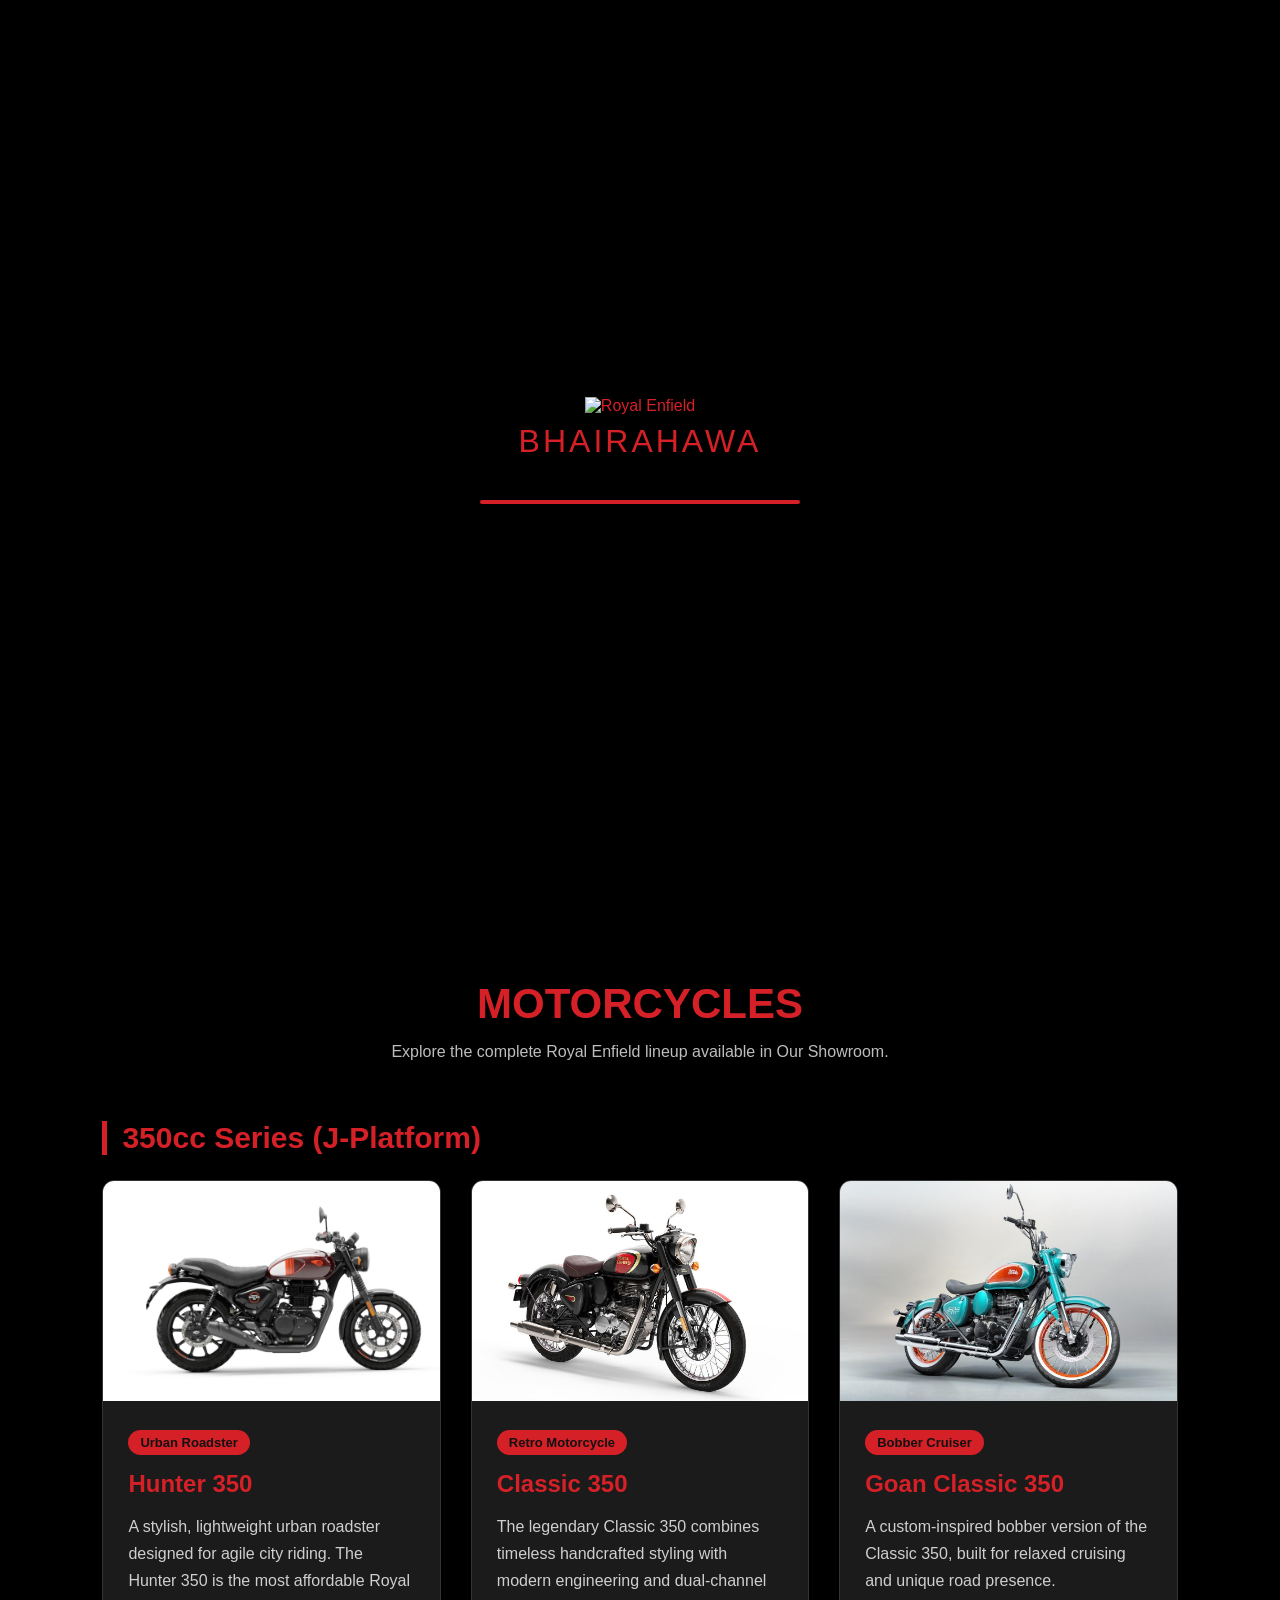
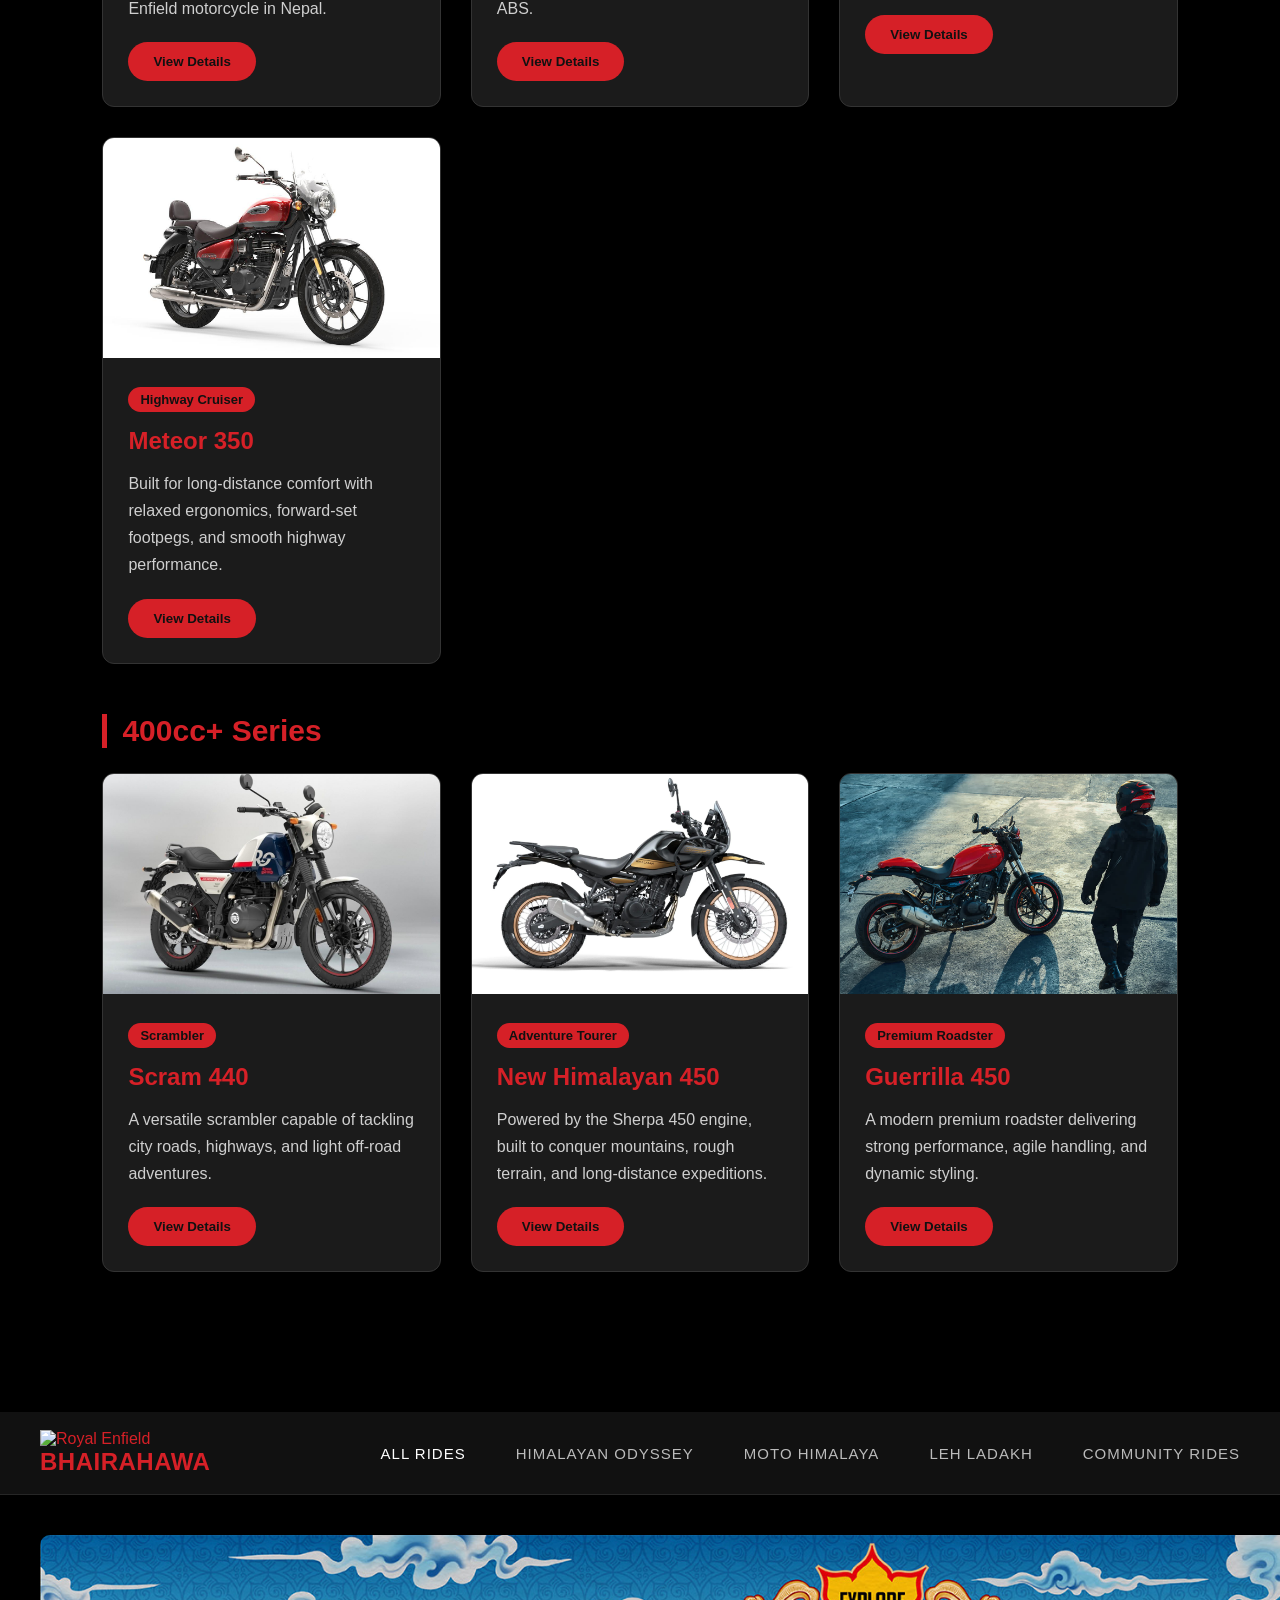
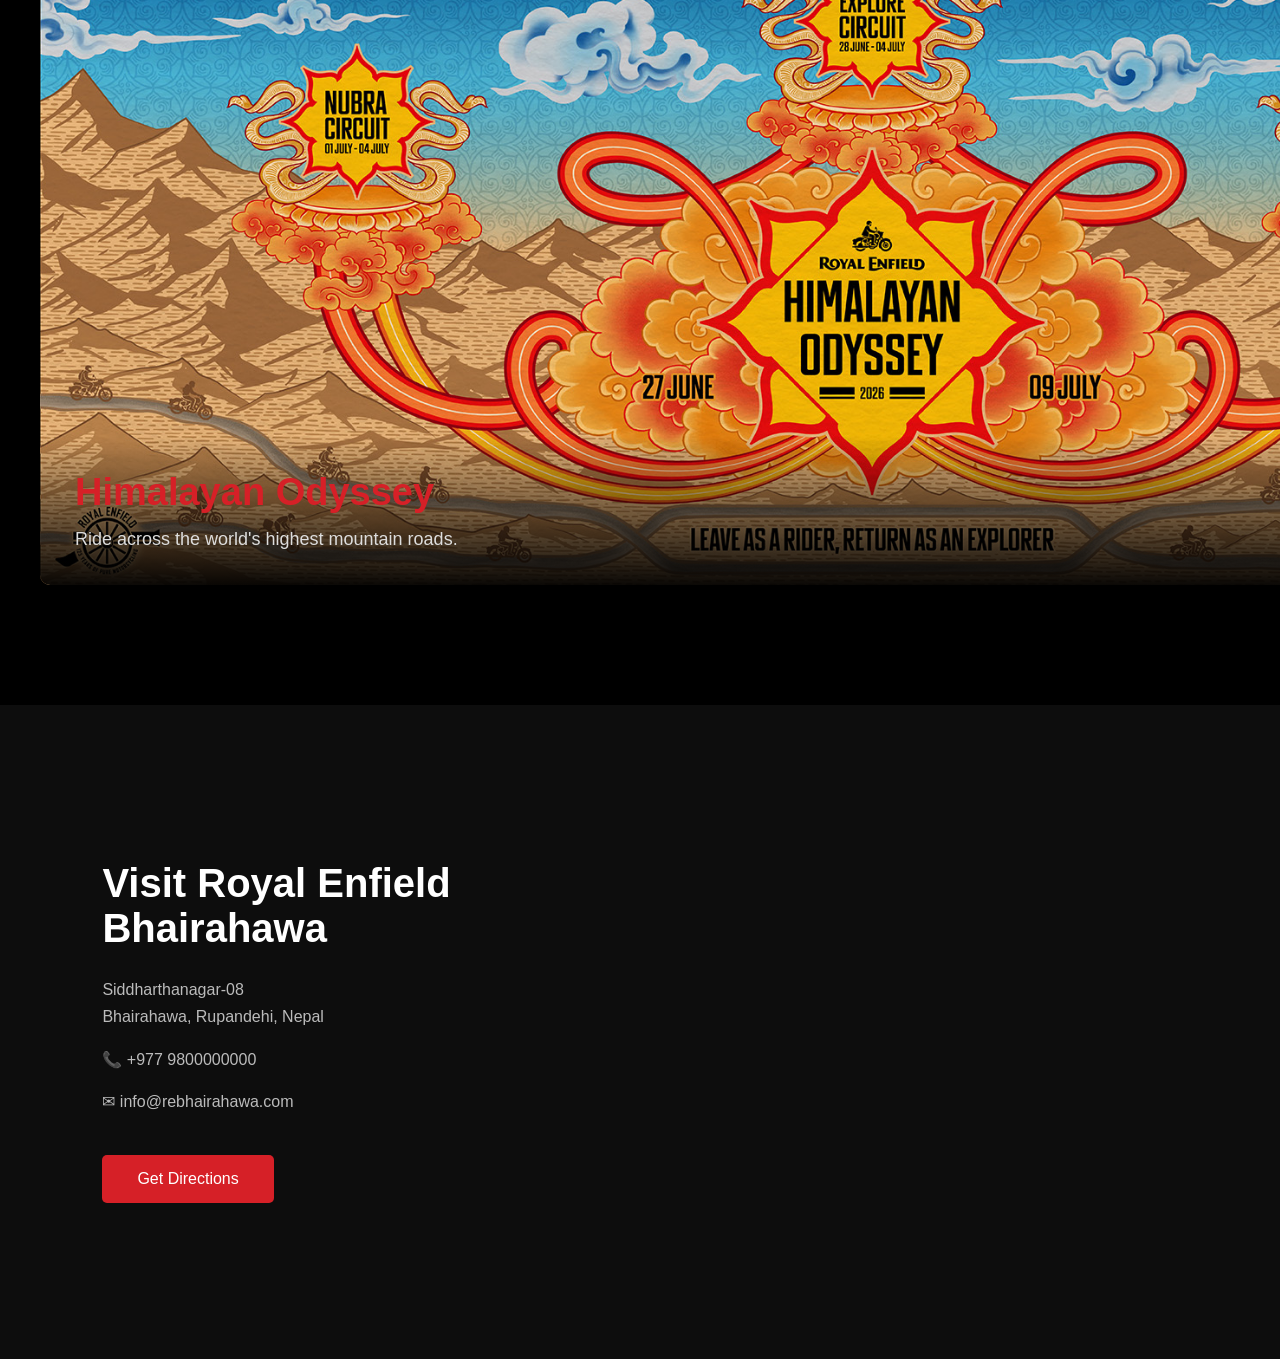
==== index.html @ 894d9c81 "Initial commit" ====
<!DOCTYPE html>
<html lang="en">
<head>
<meta charset="UTF-8">
<meta name="viewport" content="width=device-width, initial-scale=1.0">
<title>Navbar</title>
<link href="https://fonts.googleapis.com/css2?family=Poppins:wght@400;500;600;700&display=swap" rel="stylesheet">
<link rel="stylesheet" href="style.css">
</head>

<body>
<!-- ================= PRELOADER ================= -->

<div id="preloader">

    <div class="loader-content">

        <div class="loader-logo">

             <img src="http://127.0.0.1:5501/content/dam/royal-enfield/india/logos/logo.svg" alt="Royal Enfield">
            <span>BHAIRAHAWA</span>

        </div>

        <div class="loader-bar">

            <div class="loader-progress"></div>

        </div>

    </div>

</div>

  <nav class="navbar">
  <div class="logo">
    <img src="http://127.0.0.1:5501/content/dam/royal-enfield/india/logos/logo.svg" alt="Royal Enfield">
    <span class="logo-sub">BHAIRAHAWA</span>
  </div>

  <ul class="nav-links">
    <li><a href="#">Motorcycles</a></li>
    <li><a href="#">Locate Us</a></li>
    <li class="has-dropdown">
      <a href="#">Rides <span class="caret"></span></a>
      <div class="dropdown">
        <a href="#">Upcoming Rides</a>
        <a href="#">Ride Stories</a>
        <a href="#">Rider Community</a>
      </div>
    </li>
    <li><a href="#">Accessories</a></li>
    <li><a href="#">Apparel</a></li>
    <li><a href="#">Promotions</a></li>
    <li><a href="#">Support</a></li>
  </ul>
  <div class="nav-right">
      <a href="login.html">Login</a>
  </div>
    <!-- Search Icon -->
<button class="icon-btn" aria-label="Search">
    <svg xmlns="http://www.w3.org/2000/svg"
         width="22"
         height="22"
         viewBox="0 0 24 24"
         fill="none"
         stroke="currentColor"
         stroke-width="2"
         stroke-linecap="round"
         stroke-linejoin="round">

        <circle cx="11" cy="11" r="7"></circle>
        <line x1="16.65" y1="16.65" x2="21" y2="21"></line>

    </svg>
</button>
<!-- Full Search Overlay -->
<div class="search-overlay" id="searchOverlay">

    <button id="closeSearch">&times;</button>

    <div class="search-box">

        <input
            type="text"
            id="searchInput"
            placeholder="Search motorcycles, rides, apparel..."
        >

        <div id="suggestions"></div>

    </div>

</div>
    <button class="burger" aria-label="Menu">
      <span></span><span></span><span></span>
    </button>
  </div>
</nav>
 <section class="slider" class="slider hidden">

        <div class="slide active">
            <img src="himalayan.jpg" alt="">
            <div class="overlay"></div>

            <div class="content">
                <h1>PURE MOTORCYCLING</h1>
                <p>Built for every adventure.</p>

                <a href="#" class="btn">
                    Explore
                </a>
            </div>
        </div>


        <div class="slide">
            <img src="CLASSIC 350.jpg" alt="">
            <div class="overlay"></div>

            <div class="content">
                <h1>HIMALAYAN 450</h1>
                <p>Adventure begins where roads end.</p>

                <a href="#" class="btn">
                    Discover
                </a>
            </div>
        </div>


        <div class="slide">
            <img src="guerilla 450.jpeg" alt="">
            <div class="overlay"></div>

            <div class="content">
                <h1>GUERRILLA 450</h1>
                <p>Modern Roadster.</p>

                <a href="#" class="btn">
                    Learn More
                </a>
            </div>
        </div>


        <div class="slide">
            <img src="images/slide4.jpg" alt="">
            <div class="overlay"></div>

            <div class="content">
                <h1>SHOTGUN 650</h1>
                <p>Custom Inspired Motorcycle.</p>

                <a href="#" class="btn">
                    View Details
                </a>
            </div>
        </div>


        <!-- Previous -->
        <button class="prev">
            <i class="fa-solid fa-chevron-left"><</i>
        </button>

        <!-- Next -->
        <button class="next">
            <i class="fa-solid fa-chevron-right">></i>
        </button>

        <!-- Dots -->
        <div class="dots">

            <span class="dot active"></span>

            <span class="dot"></span>

            <span class="dot"></span>
            <span class="dot"></span>

        </div>

    </section>
    <!-- ================= MOTORCYCLES ================= -->
     
<section class="models">


    <h1>MOTORCYCLES</h1>
   
<p class="title">
Explore the complete Royal Enfield lineup available in Our Showroom.
</p>

<h2 class="series-title">350cc Series (J-Platform)</h2>

<div class="card-container">

<div class="card">
<img src="hunter350.jpg" alt="Hunter 350">

<div class="card-content">

<span class="category">Urban Roadster</span>

<h2>Hunter 350</h2>

<p>
A stylish, lightweight urban roadster designed for agile city riding. The Hunter 350 is the most affordable Royal Enfield motorcycle in Nepal.
</p>

<a href="https://www.royalenfield.com/np/en/motorcycles/hunter-350/"><button >View Details</button></a>

</div>
</div>

<div class="card">

<img src="classic350.jpg" alt="Classic 350">

<div class="card-content">

<span class="category">Retro Motorcycle</span>

<h2>Classic 350</h2>

<p>
The legendary Classic 350 combines timeless handcrafted styling with modern engineering and dual-channel ABS.
</p>

<button>View Details</button>

</div>
</div>

<div class="card">

<img src="goanclassic350.jpg" alt="Goan Classic 350">

<div class="card-content">

<span class="category">Bobber Cruiser</span>

<h2>Goan Classic 350</h2>

<p>
A custom-inspired bobber version of the Classic 350, built for relaxed cruising and unique road presence.
</p>

<button>View Details</button>

</div>
</div>

<div class="card">

<img src="meteor350.jpg" alt="Meteor 350">

<div class="card-content">

<span class="category">Highway Cruiser</span>

<h2>Meteor 350</h2>

<p>
Built for long-distance comfort with relaxed ergonomics, forward-set footpegs, and smooth highway performance.
</p>

<button>View Details</button>

</div>
</div>

</div>

<h2 class="series-title">400cc+ Series</h2>

<div class="card-container">

<div class="card">

<img src="scram440.jpg" alt="Scram 440">

<div class="card-content">

<span class="category">Scrambler</span>

<h2>Scram 440</h2>

<p>
A versatile scrambler capable of tackling city roads, highways, and light off-road adventures.
</p>

<button>View Details</button>

</div>
</div>

<div class="card">

<img src="himalayan450.jpg" alt="Himalayan 450">

<div class="card-content">

<span class="category">Adventure Tourer</span>

<h2>New Himalayan 450</h2>

<p>
Powered by the Sherpa 450 engine, built to conquer mountains, rough terrain, and long-distance expeditions.
</p>

<button>View Details</button>

</div>
</div>

<div class="card">

<img src="guerilla 450.jpeg" alt="Guerrilla 450">

<div class="card-content">

<span class="category">Premium Roadster</span>

<h2>Guerrilla 450</h2>

<p>
A modern premium roadster delivering strong performance, agile handling, and dynamic styling.
</p>

<button>View Details</button>

</div>
</div>

</div>

</section>

    <!-- ================= RIDES SECTION ================= -->

<section class="rides-section" id="rides" class="rides-section hidden">
 
    <!-- Ride Navbar -->
    <div class="ride-navbar" id="rideNavbar">
<div class="logo">
    <img src="http://127.0.0.1:5501/content/dam/royal-enfield/india/logos/logo.svg" alt="Royal Enfield">
    <span class="logo-sub">BHAIRAHAWA</span>
  </div>
        <ul>
            <li class="active">ALL RIDES</li>
            <li>HIMALAYAN ODYSSEY</li>
            <li>MOTO HIMALAYA</li>
            <li>LEH LADAKH</li>
            <li>COMMUNITY RIDES</li>
        </ul>

    </div>

    <div class="rides-container">

        <div class="ride-card" >

            <img src="himalayan-odyssey-1920x750.jpg">

            <div class="ride-content">
                <h2>Himalayan Odyssey</h2>
                <p>Ride across the world's highest mountain roads.</p>
            </div>

        </div>

        <div class="ride-card">

            <img src="himalayanbasecamp.jpg">

            <div class="ride-content">
                <h2>Moto Himalaya</h2>
                <p>Experience Nepal & Himalayas like never before.</p>
            </div>

        </div>

        <div class="ride-card" >

            <img src="moroccan-odyssey-desktop-kv-new.jpg">

            <div class="ride-content">
                <h2>Leh Ladakh</h2>
                <p>The ultimate Royal Enfield adventure.</p>
            </div>

        </div>

        <div class="ride-card">

            <img src="moto-himalaya-ladakh-2026-desktop-1920x850.jpg">

            <div class="ride-content">
                <h2>Weekend Escape</h2>
                <p>Explore hidden roads with fellow riders.</p>
            </div>

        </div>

    </div>

</section>

    <!-- JavaScript -->
    <script src="script.js"></script>
  
<section class="dealer">

    <div class="dealer-content">

        <h2>Visit Royal Enfield Bhairahawa</h2>

        <p>
            Siddharthanagar-08<br>
            Bhairahawa, Rupandehi, Nepal
        </p>

        <p>📞 +977 9800000000</p>

        <p>✉ info@rebhairahawa.com</p>

        <a
            href="https://www.google.com/maps"
            target="_blank"
            class="dealer-btn">

            Get Directions

        </a>

    </div>

    <div class="map">

        <iframe
            src="https://www.google.com/maps?q=Bhairahawa,Nepal&output=embed"
            allowfullscreen=""
            loading="lazy">
        </iframe>

    </div>

</section>
</body>
<!-- ================= DEALER LOCATION ================= -->


</html>
---- style.css ----
*{margin:0;padding:0;box-sizing:border-box;font-family:'Poppins',sans-serif;}
  body{background:#0d0d0d;}

  .navbar{
    background:#111;
    display:flex;
    align-items:center;
    justify-content:space-between;
    padding:18px 40px;
    border-bottom:1px solid #262626;
    position:fixed;
    top:0;
    left:0;
    width:100%;
    z-index:1000;
    transition:transform .4s ease, background .3s ease;
  }
  .navbar.hide{
    transform:translateY(-100%);
}
.logo{
    display:flex;
    flex-direction:column;
    line-height:1.15;
    white-space:nowrap;
  }
 
  .logo-main{
    font-size:1.5rem;
    font-weight:700;
    color:#d62027;
    letter-spacing:0.5px;
  }
 
  .logo-sub{
    font-size:1.5rem;
    font-weight:700;
    color:#d62027;
    letter-spacing:0.5px;
  }
  
  .nav-links{
    display:flex;
    align-items:center;
    gap:34px;
    list-style:none;
    
  }
  

  .nav-links > li{
    position:relative;
  }

  .nav-links a{
    color:#fff;
    text-decoration:none;
    font-size:0.92rem;
    font-weight:500;
    display:flex;
    align-items:center;
    gap:5px;
    padding:8px 0;
    transition:color 0.2s;
  }

  
  .caret{
    width:9px;
    height:9px;
    border-right:2px solid currentColor;
    border-bottom:2px solid currentColor;
    transform:rotate(45deg);
    margin-top:-4px;
    transition:transform 0.2s;
  }



  .dropdown{
    position:absolute;
    top:100%;
    left:0;
    background:#111;
    border:1px solid #262626;
    border-radius:8px;
    min-width:180px;
    padding:8px 0;
    opacity:0;
    visibility:hidden;
    transform:translateY(6px);
    transition:opacity 0.2s, transform 0.2s, visibility 0.2s;
    z-index:50;
  }

  .has-dropdown:hover{
    color:#d62027
   
  }

  .dropdown a{
    display:block;
    padding:10px 18px;
    font-size:0.88rem;
    font-weight:400;
    color:#bdbdbd;
  }

  
.nav-right a{
    color: #fff;
    text-decoration: none;
    font-size: 15px;
    font-weight: 500;
    transition: color .3s;
}

.nav-right a:visited{
    color: #fff;
}

.nav-right a:hover{
    color: #d62027;
}

.nav-right a:active{
    color: #d62027;
}

  

 /* Search Overlay */

.search-overlay{

    position:absolute;

    top:0;

    left:0;

    width:100%;

    height:100%;

    background:#111;

    display:flex;

    align-items:center;

    padding:0 40px;

    transform:translateY(-100%);

    opacity:0;

    transition:.35s ease;

    z-index:999;

}

.search-overlay.active{

    transform:translateY(0);

    opacity:1;

}

.search-overlay input{

    flex:1;

    background:none;

    border:none;

    outline:none;

    color:white;

    font-size:22px;

}

.search-overlay input::placeholder{

    color:#888;

}



  .burger{
    display:none;
    flex-direction:column;
    gap:5px;
    background:none;
    border:none;
    cursor:pointer;
  }
  .burger span{
    width:24px;
    height:2px;
    background:#fff;
  }

  /* ==========================
   RESET
========================== */

*{
    margin:0;
    padding:0;
    box-sizing:border-box;
    font-family:Arial, Helvetica, sans-serif;
}

body{
    background:#000;
    overflow-x:hidden;
    color: #d62027;
}


/* ==========================
   SLIDER
========================== */

.slider{
    width:100%;
    height:100vh;
    position:relative;
    overflow:hidden;
}

/* ==========================
   EACH SLIDE
========================== */

.slide{
    position:absolute;
    width:100%;
    height:100%;
    top:0;
    left:0;

    opacity:0;
    visibility:hidden;

    transition:opacity 1s ease;
}

.slide.active{
    opacity:1;
    visibility:visible;
    z-index:1;
}

/* ==========================
   IMAGE
========================== */

.slide img{
    width:100%;
    height:100%;
    object-fit:cover;

    transform:scale(1);
    transition:transform 6s linear;
}

.slide.active img{
    transform:scale(1.08);
}

/* ==========================
   DARK OVERLAY
========================== */

.overlay{
    position:absolute;
    top:0;
    left:0;
    width:100%;
    height:100%;
    background:rgba(0,0,0,.45);
}

/* ==========================
   CONTENT
========================== */

.content{
    position:absolute;

    left:8%;
    top:50%;

    transform:translateY(-50%);
    color:#fff;

    z-index:2;

    max-width:650px;
}

.content h1{

    font-size:70px;

    font-weight:700;

    margin-bottom:20px;

    letter-spacing:3px;

    text-transform:uppercase;

    opacity:0;

    transform:translateY(50px);

    transition:.8s;
}

.slide.active h1{

    opacity:1;

    transform:translateY(0);

}

.content p{

    font-size:22px;

    margin-bottom:35px;

    line-height:1.7;

    opacity:0;

    transform:translateY(50px);

    transition:1s;

}

.slide.active p{

    opacity:1;

    transform:translateY(0);

}

.btn{

    display:inline-block;

    text-decoration:none;

    color:#fff;

    border:2px solid #fff;

    padding:15px 45px;

    font-size:18px;

    transition:.4s;

    opacity:0;

    transform:translateY(50px);

}

.slide.active .btn{

    opacity:1;

    transform:translateY(0);

}

.btn:hover{

    background:#fff;

    color:#000;

}

/* ==========================
   ARROWS
========================== */

.prev,
.next{

    position:absolute;

    top:50%;

    transform:translateY(-50%);

    width:60px;

    height:60px;

    border:none;

    background:rgba(255,255,255,.2);

    color:#fff;

    font-size:24px;

    cursor:pointer;

    z-index:10;

    transition:.4s;

}

.prev{

    left:25px;

}

.next{

    right:25px;

}

.prev:hover,
.next:hover{

    background: white


}

/* ==========================
   DOTS
========================== */

.dots{

    position:absolute;

    bottom:35px;

    left:50%;

    transform:translateX(-50%);

    display:flex;

    gap:12px;

    z-index:10;

}

.dot{

    width:14px;

    height:14px;

    border-radius:50%;

    background:#777;

    cursor:pointer;

    transition:.3s;

}

.dot.active{

    background:#fff;

    transform:scale(1.3);

}

/* ==========================
   RESPONSIVE
========================== */


@media(max-width:768px){
   

.nav-links{
    display:none;
}

.burger{
    display:flex;
}

.navbar{
    padding:15px 20px;
}

.logo img{
    width:140px;
}
.ride-navbar{

overflow-x:auto;

}

.ride-navbar ul{

width:max-content;

gap:20px;

padding-right:20px;

}
.ride-card{

min-width:90vw;

height:420px;

}
.content h1{

font-size:28px;

}

.content p{

font-size:14px;

}
.search-overlay{

padding:0 15px;

}

.search-overlay input{

font-size:16px;

}
.logo img{

width:120px;

}
.rides-section{
min-height:100vh;
}
.burger{
    display:flex;
}
}

.content{

left:30px;
right:30px;

}

.content h1{

font-size:36px;

}

.content p{

font-size:16px;

}

.prev,
.next{

width:45px;
height:45px;
font-size:18px;

}

.btn{

padding:12px 30px;


}
/* ================= RIDES ================= */

.rides-section{
    background:#000;
    padding-top:60px;
    position:relative;
    padding-bottom:80px;
}
.ride-navbar{
    background:#111;
    display:flex;
    align-items:center;
    justify-content:space-between;
    padding:18px 40px;
    border-bottom:1px solid #262626;
     position:sticky;

    top:0;

    z-index:20;

    background:#111;

  }


.ride-navbar ul{
    display:flex;
    justify-content:center;
    gap:50px;
    list-style:none;
}

.ride-navbar li{
    color:#bbb;
    cursor:pointer;
    font-size:15px;
    letter-spacing:1px;
    transition:.3s;
}

.ride-navbar li.active,
.ride-navbar li:hover{
    color:#fff;
}

.rides-container{
    display:flex;
    overflow-x:auto;
    gap:30px;
    padding:40px;
    scroll-behavior:smooth;
}

.rides-container::-webkit-scrollbar{
    display:none;
}

.ride-card{
    min-width:550px;
    height:650px;
    position:relative;
    overflow:hidden;
    border-radius:10px;
    flex-shrink:0;
}

.ride-card img{
    width:100%;
    height:100%;
    object-fit:cover;
    transition:.6s;
}


.ride-content{
    position:absolute;
    bottom:0;
    width:100%;
    padding:35px;
    background:linear-gradient(transparent,rgba(0,0,0,.95));
}

.ride-content h2{
    font-size:38px;
    margin-bottom:15px;
}

.ride-content p{
    color:#ddd;
    font-size:18px;
}

.icon-btn{
    background:none;
    border:none;
    color:#fff;
    cursor:pointer;
    display:flex;
    align-items:center;
    justify-content:center;
    transition:.3s;
}

.icon-btn svg{
    width:22px;
    height:22px;
}

.icon-btn:hover{
    color:#d62027; /* Royal Enfield red */
}
/* ======================================
   PRELOADER
====================================== */

#preloader{

    position:fixed;
    inset:0;

    background:#000;

    display:flex;
    justify-content:center;
    align-items:center;

    z-index:999999;

    transition:opacity .8s ease,
               visibility .8s ease;

}

#preloader.hide{

    opacity:0;
    visibility:hidden;

}

.loader-content{

    text-align:center;

}

.loader-logo{

    opacity:0;

    animation:logoFade 1s forwards;

}

.loader-logo h1{

    color:#d62027;

    font-size:50px;

    letter-spacing:4px;

    font-weight:700;

}

.loader-logo span{

    display:block;

    color:#d62027;

    font-size:32px;

    margin-top:8px;

    letter-spacing:3px;

}

/* Loading Bar */

.loader-bar{

    width:320px;

    height:4px;

    background:#222;

    margin-top:40px;

    overflow:hidden;

    border-radius:20px;

}

.loader-progress{

    width:0;

    height:100%;

    background:#d62027;

    animation:loading 2.5s ease forwards;

}

/* Logo Animation */

@keyframes logoFade{

    from{

        opacity:0;
        transform:translateY(20px);

    }

    to{

        opacity:1;
        transform:translateY(0);

    }

}

/* Progress Animation */

@keyframes loading{

    from{

        width:0;

    }

    to{

        width:100%;

    }

}

/* Mobile */

@media(max-width:768px){

.loader-logo h1{

    font-size:34px;

}

.loader-logo span{

    font-size:22px;

}

.loader-bar{

    width:240px;

}

}
/*==============================
 MOTORCYCLES
==============================*/

.models{
    width:100%;
    padding:80px 8%;
}

.models h1{
    text-align:center;
    font-size:42px;
    margin-bottom:15px;
}

.models p.title{
    text-align:center;
    color:#bdbdbd;
    margin-bottom:60px;
}

.series-title{
    font-size:30px;
    color: #d62027;
    margin:50px 0 25px;
    border-left:5px solid #d62027;
    padding-left:15px;
}

.card-container{
    display:grid;
    grid-template-columns:repeat(auto-fit,minmax(300px,1fr));
    gap:30px;
}

.card{
    background:#1b1b1b;
    border-radius:12px;
    overflow:hidden;
    transition:.4s;
    border:1px solid #333;
}

.card:hover{
    transform:translateY(-8px);
    box-shadow:0 15px 35px rgba(0,0,0,.5);
}

.card img{
    width:100%;
    height:220px;
    object-fit:cover;
}

.card-content{
    padding:25px;
}

.card-content h2{
    font-size:24px;
    margin-bottom:15px;
}

.category{
    display:inline-block;
    background:#d62027;
    color:#111;
    padding:5px 12px;
    border-radius:30px;
    font-size:13px;
    font-weight:600;
    margin-bottom:15px;
}

.card-content p{
    color:#cfcfcf;
    line-height:1.7;
    margin-bottom:20px;
}

button{
    background:#d62027;
    color:#111;
    border:none;
    padding:12px 25px;
    border-radius:30px;
    cursor:pointer;
    font-weight:600;
    transition:.3s;
}

button:hover{
    background:#fff;
}

@media(max-width:768px){

.models h1{
    font-size:34px;
}

.series-title{
    font-size:24px;
}
}
.logo{
    display:flex;
    flex-direction:column;
    line-height:1.15;
    white-space:nowrap;
  }
 
  .logo-main{
    font-size:1.5rem;
    font-weight:700;
    color:#d62027;
    letter-spacing:0.5px;
  }
 
  .logo-sub{
    font-size:1.5rem;
    font-weight:700;
    color:#d62027;
    letter-spacing:0.5px;
  }


/*==============================
 SCROLL ANIMATION
==============================*/

.hidden{

    opacity:0;

    transform:translateY(80px);

    transition:all .8s ease;

}

.show{

    opacity:1;

    transform:translateY(0);

}

/* Left Animation */

.left{

    opacity:0;

    transform:translateX(-100px);

    transition:all .8s ease;

}

.left.show{

    opacity:1;

    transform:translateX(0);

}

/* Right Animation */

.right{

    opacity:0;

    transform:translateX(100px);

    transition:all .8s ease;

}

.right.show{

    opacity:1;

    transform:translateX(0);

}

/* Zoom Animation */

.zoom{

    opacity:0;

    transform:scale(.8);

    transition:all .8s ease;

}

.zoom.show{

    opacity:1;

    transform:scale(1);

}

.search-box{

    width:700px;

    max-width:90%;

    margin:auto;

    margin-top:120px;

}

#searchInput{

    width:100%;

    padding:18px;

    font-size:22px;

    background:#111;

    border:none;

    outline:none;

    color:white;

    border-bottom:2px solid #d62027;

}

#suggestions{

    background:#111;

    margin-top:10px;

    border-radius:8px;

    overflow:hidden;

}

.suggestion{

    padding:18px;

    color:white;

    cursor:pointer;

    border-bottom:1px solid #222;

    transition:.3s;

}

.suggestion:hover{

    background:#d62027;

}
.search-overlay{
    position: fixed;
    inset: 0;
    background: rgba(0,0,0,.92);
    display: flex;
    justify-content: center;
    align-items: flex-start;
    padding-top: 120px;

    opacity: 0;
    visibility: hidden;
    transition: .35s;
    z-index: 9999;
}

.search-overlay.active{
    opacity: 1;
    visibility: visible;
}

.search-box{
    width: 70%;
    max-width: 800px;
}

#searchInput{
    width:100%;
    background:transparent;
    border:none;
    border-bottom:2px solid #fff;
    color:#fff;
    font-size:34px;
    padding:15px;
    outline:none;
}

#searchInput::placeholder{
    color:#888;
}

#closeSearch{
    position:absolute;
    top:40px;
    right:60px;
    background:none;
    border:none;
    color:white;
    font-size:50px;
    cursor:pointer;
}
/*==============================
 DEALER LOCATION
==============================*/

.dealer{

    display:flex;

    justify-content:space-between;

    align-items:center;

    gap:50px;

    padding:100px 8%;

    background:#0d0d0d;

}

.dealer-content{

    width:40%;

    color:white;

}

.dealer-content h2{

    font-size:40px;

    margin-bottom:25px;

}

.dealer-content p{

    color:#bbb;

    margin:15px 0;

    line-height:1.7;

}

.dealer-btn{

    display:inline-block;

    margin-top:25px;

    padding:15px 35px;

    background:#d62027;

    color:white;

    text-decoration:none;

    border-radius:5px;

    transition:.3s;

}

.dealer-btn:hover{

    background:white;

    color:black;

}

.map{

    width:60%;

}

.map iframe{

    width:100%;

    height:450px;

    border:none;

    border-radius:12px;

}

@media(max-width:900px){

.dealer{

    flex-direction:column;

}

.dealer-content,
.map{

    width:100%;

}

}
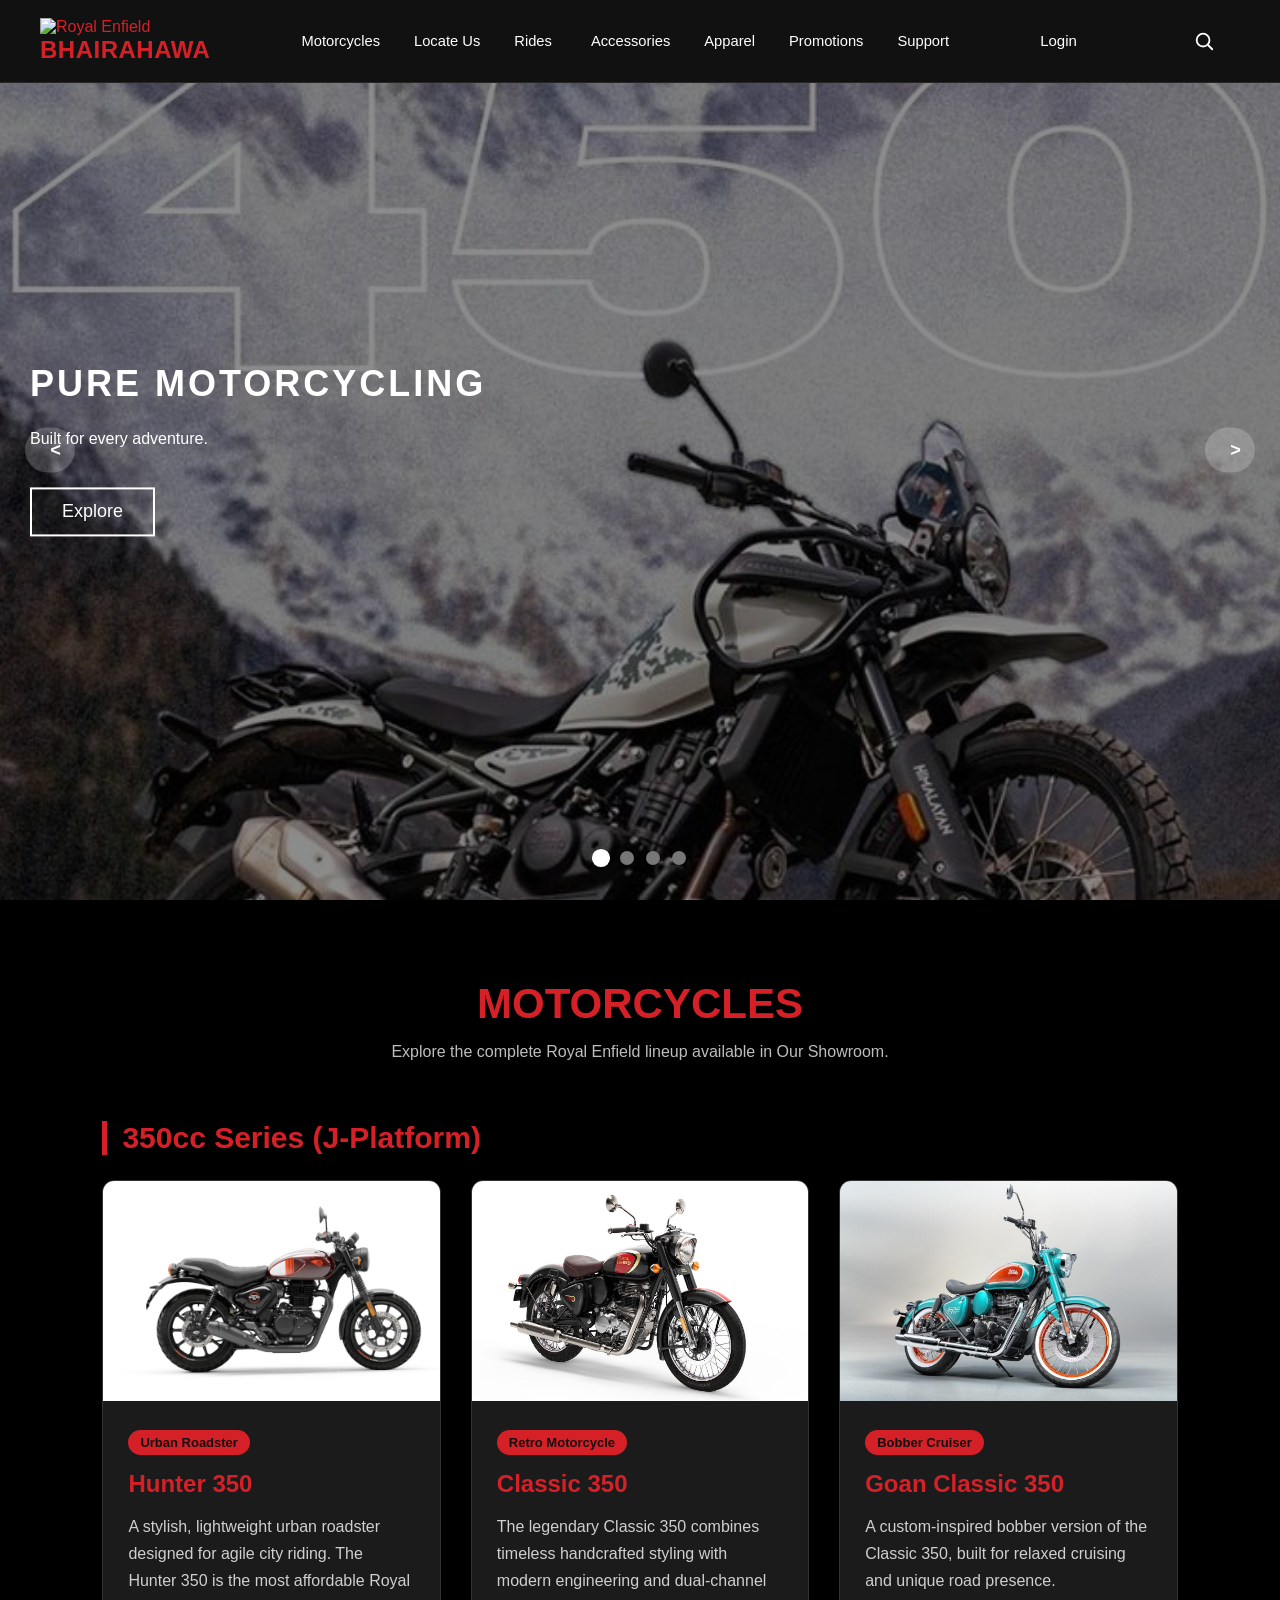
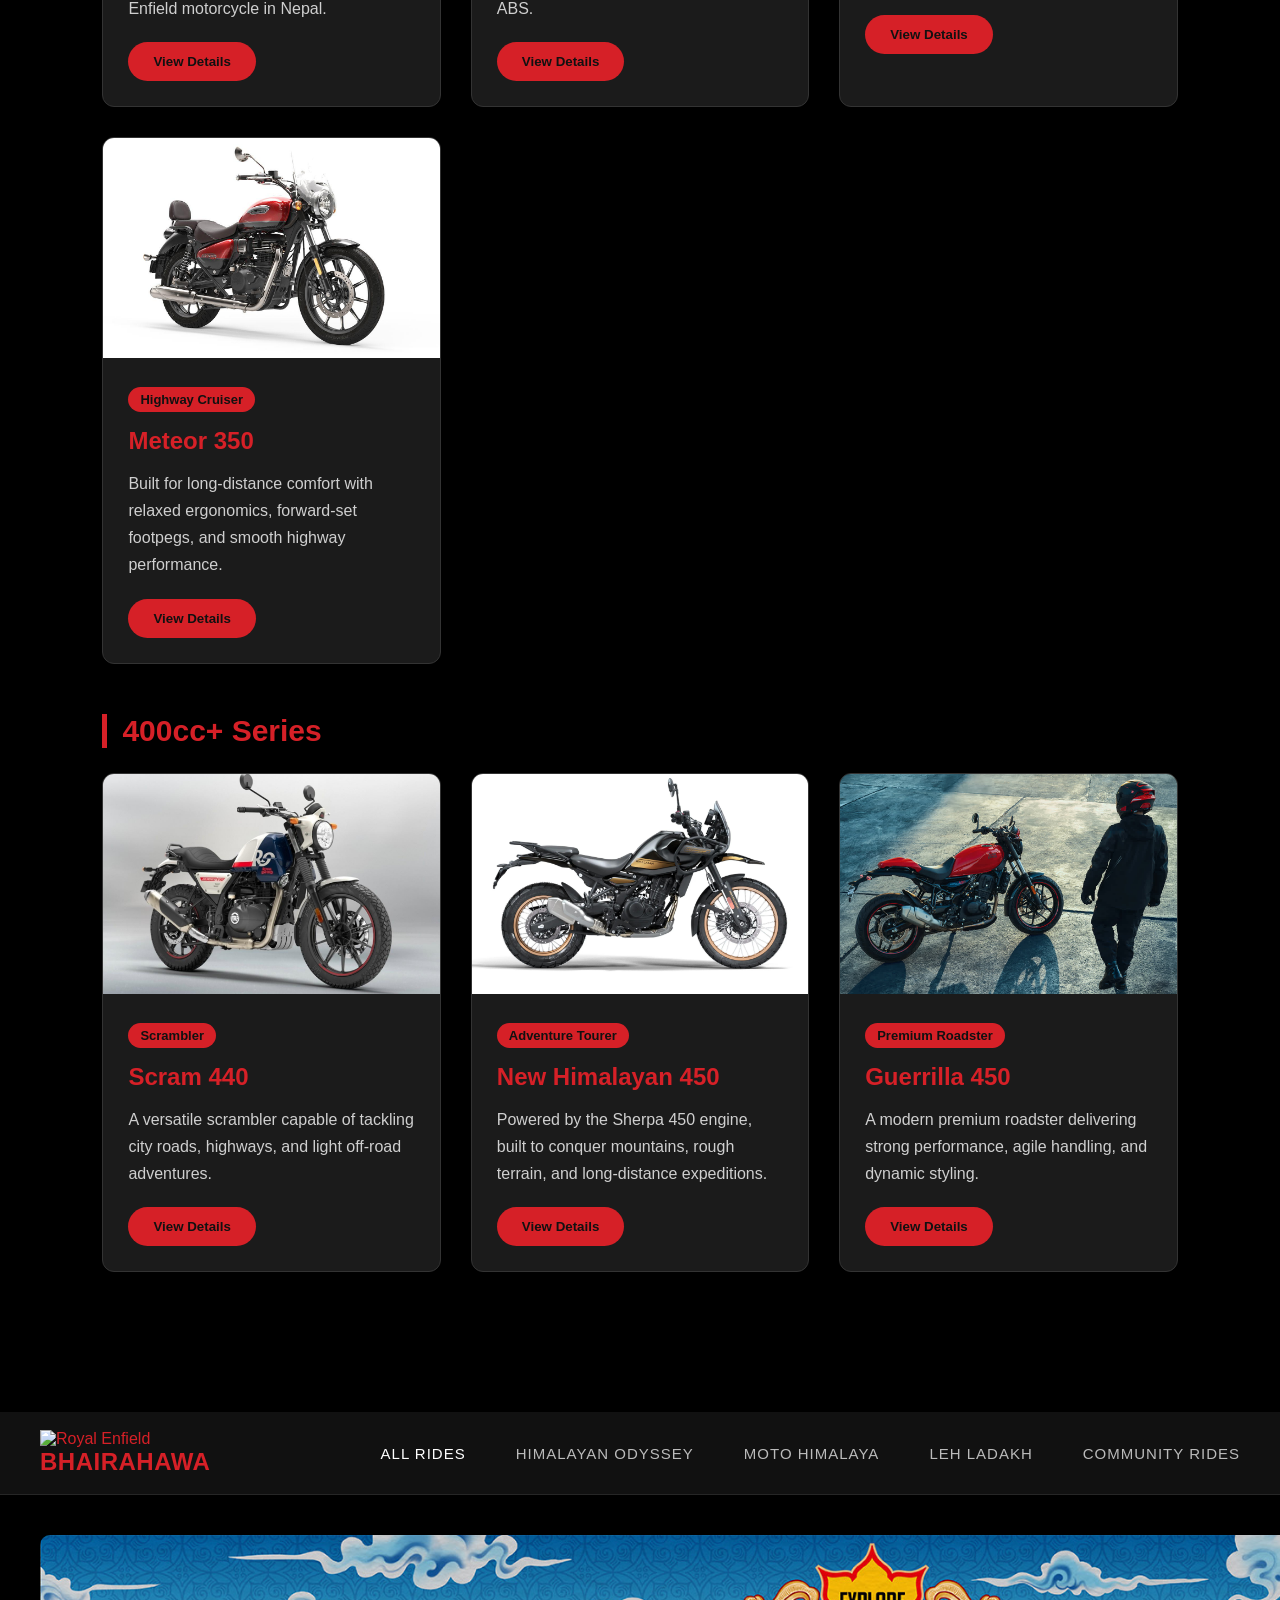
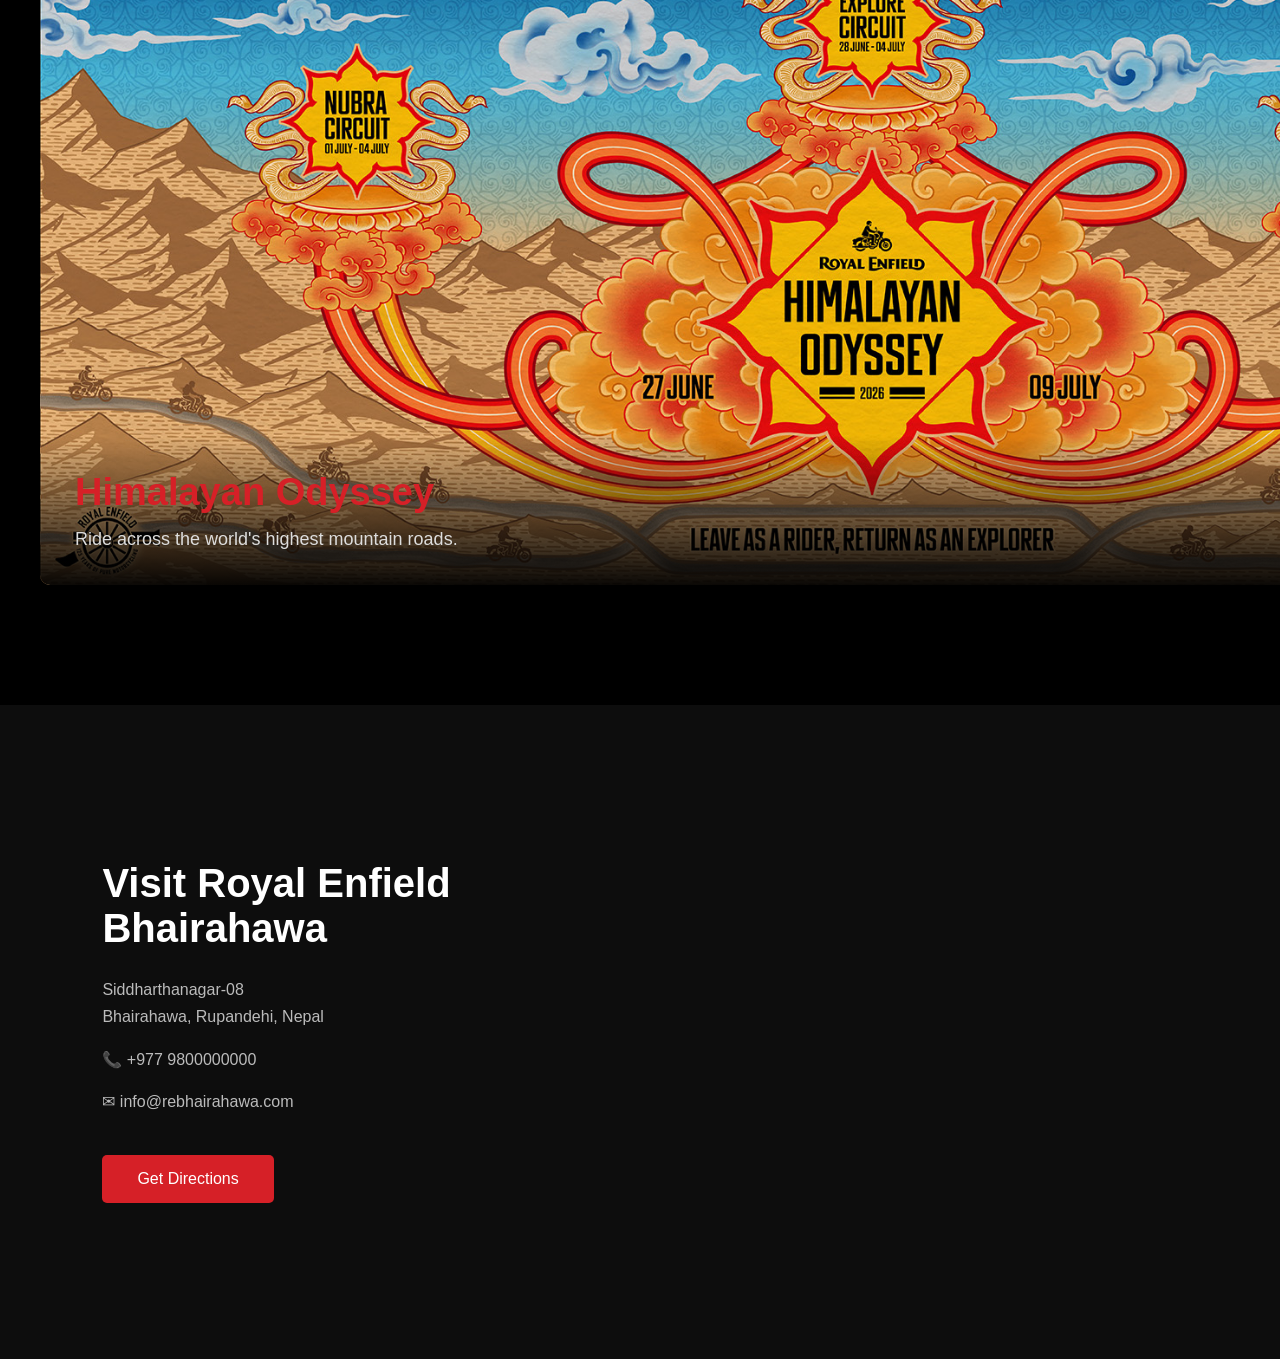
==== commit 517c3688: "Add new files" ====
--- a/index.html
+++ b/index.html
@@ -11,26 +11,6 @@
 <body>
 <!-- ================= PRELOADER ================= -->
 
-<div id="preloader">
-
-    <div class="loader-content">
-
-        <div class="loader-logo">
-
-             <img src="http://127.0.0.1:5501/content/dam/royal-enfield/india/logos/logo.svg" alt="Royal Enfield">
-            <span>BHAIRAHAWA</span>
-
-        </div>
-
-        <div class="loader-bar">
-
-            <div class="loader-progress"></div>
-
-        </div>
-
-    </div>
-
-</div>
 
   <nav class="navbar">
   <div class="logo">
@@ -49,7 +29,7 @@
         <a href="#">Rider Community</a>
       </div>
     </li>
-    <li><a href="#">Accessories</a></li>
+    <li><a href="accessories.html">Accessories</a></li>
     <li><a href="#">Apparel</a></li>
     <li><a href="#">Promotions</a></li>
     <li><a href="#">Support</a></li>
@@ -95,7 +75,7 @@
     <button class="burger" aria-label="Menu">
       <span></span><span></span><span></span>
     </button>
-  </div>
+  
 </nav>
  <section class="slider" class="slider hidden">
 
@@ -410,7 +390,7 @@
 </section>
 
     <!-- JavaScript -->
-    <script src="script.js"></script>
+    <script src="{{ url_for('static', filename='js/script.js') }}"></script>
   
 <section class="dealer">
 
--- a/style.css
+++ b/style.css
@@ -64,18 +64,15 @@
     transition:color 0.2s;
   }
 
-  
-  .caret{
-    width:9px;
-    height:9px;
-    border-right:2px solid currentColor;
-    border-bottom:2px solid currentColor;
-    transform:rotate(45deg);
-    margin-top:-4px;
-    transition:transform 0.2s;
-  }
-
-
+.has-dropdown:hover .dropdown{
+    opacity:1;
+    visibility:visible;
+    transform:translateY(0);
+}
+
+.has-dropdown:hover .caret{
+    transform:rotate(225deg);
+}
 
   .dropdown{
     position:absolute;
@@ -93,11 +90,11 @@
     z-index:50;
   }
 
-  .has-dropdown:hover{
-    color:#d62027
-   
-  }
-
+ 
+.has-dropdown:hover > a,
+.nav-links li:hover > a {
+    color: #d62027;
+}
   .dropdown a{
     display:block;
     padding:10px 18px;
@@ -746,7 +743,8 @@
 #preloader.hide{
 
     opacity:0;
-    visibility:hidden;
+    visibility:hidden x;
+
 
 }
 
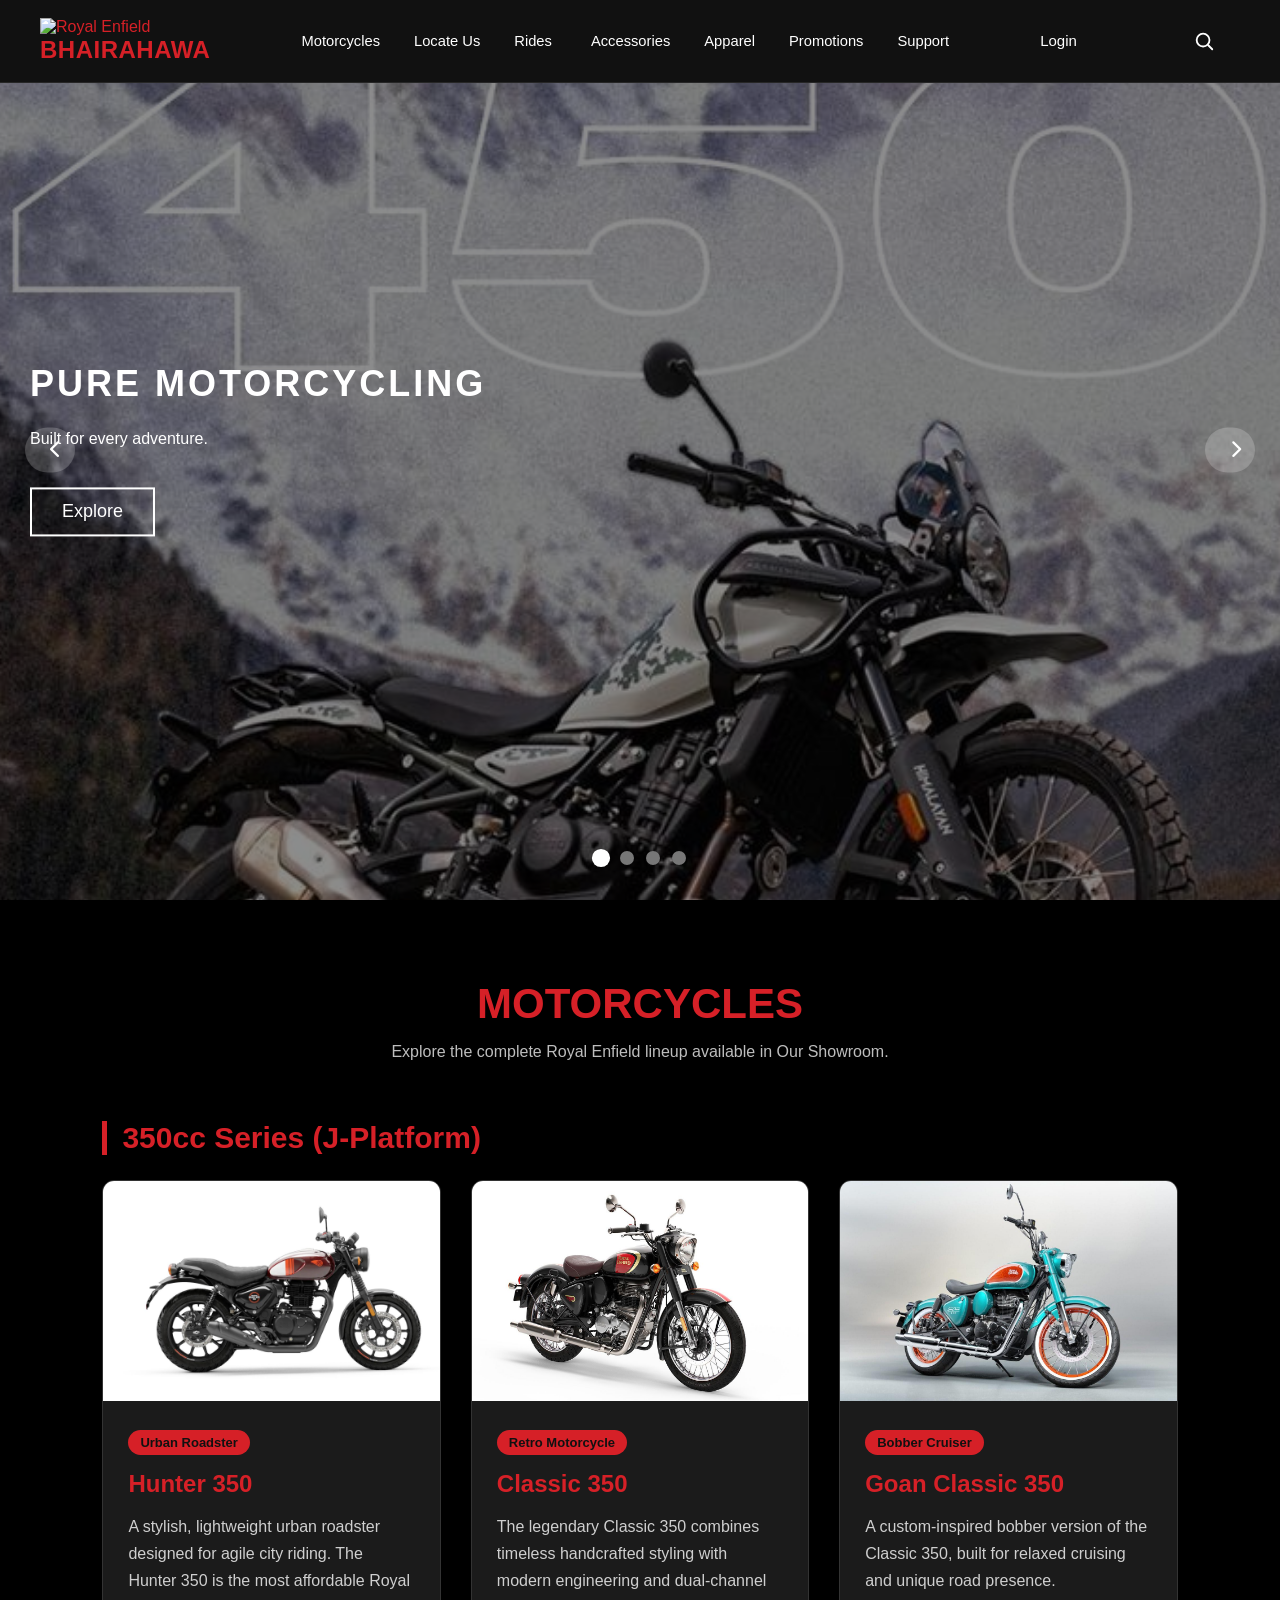
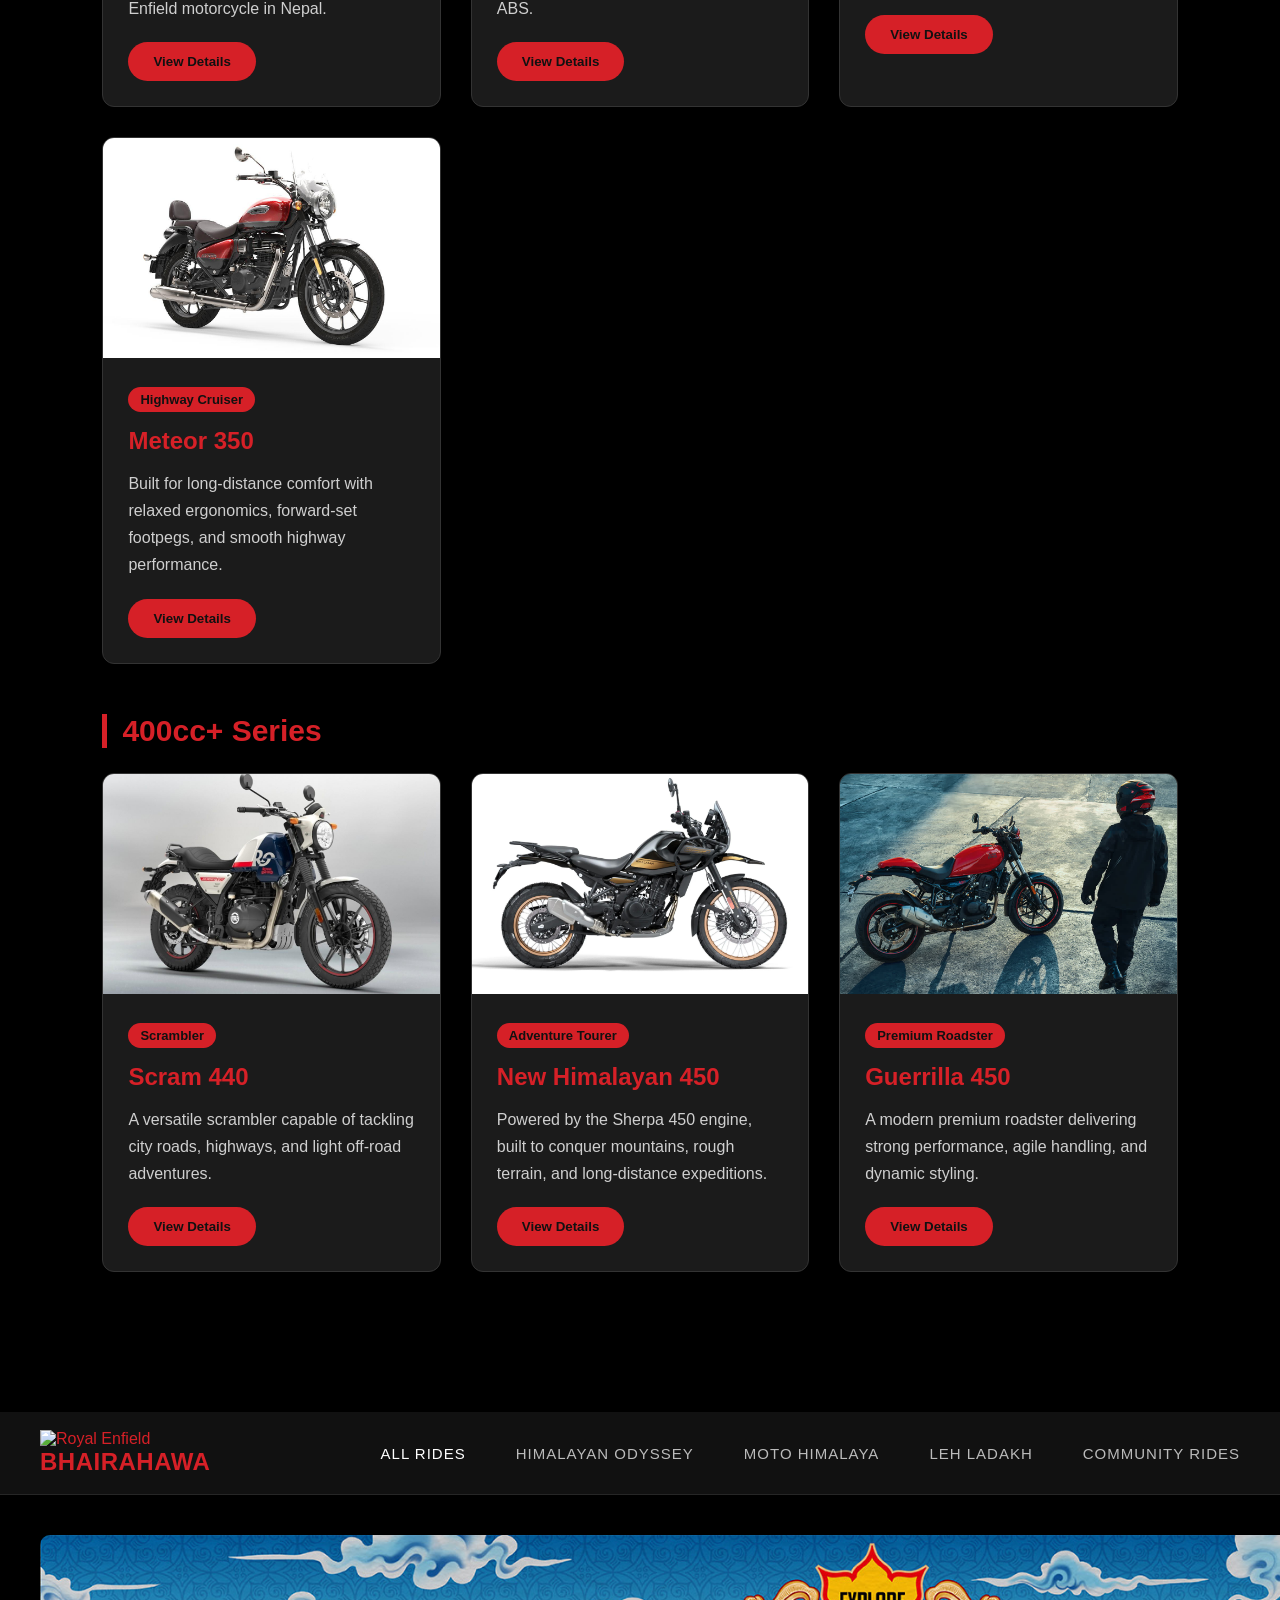
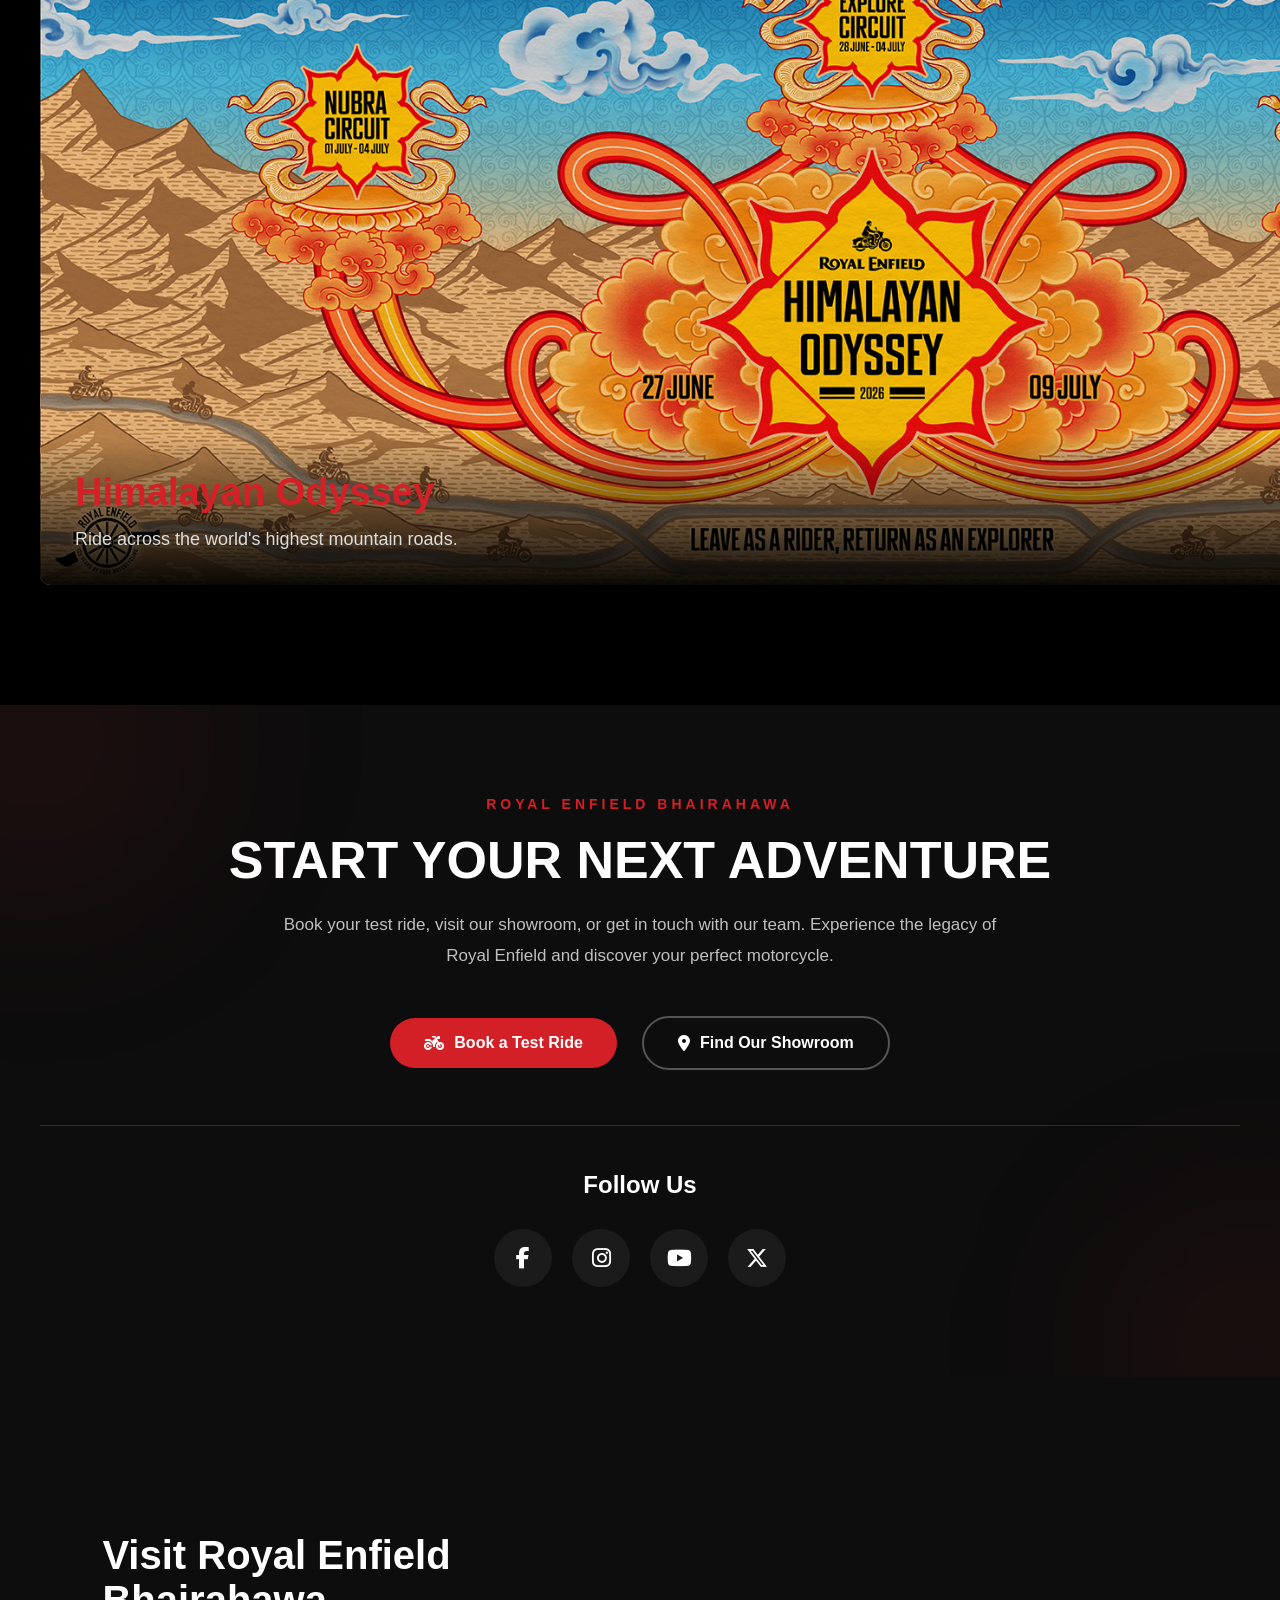
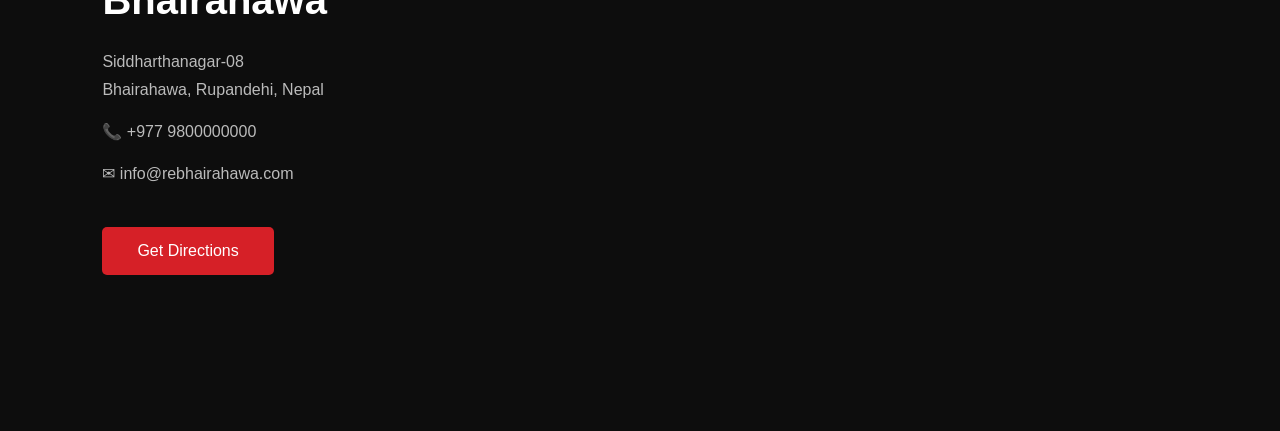
==== commit 7bce38b5: "book.js" ====
--- a/index.html
+++ b/index.html
@@ -4,6 +4,7 @@
 <meta charset="UTF-8">
 <meta name="viewport" content="width=device-width, initial-scale=1.0">
 <title>Navbar</title>
+<link rel="stylesheet" href="https://cdnjs.cloudflare.com/ajax/libs/font-awesome/6.7.2/css/all.min.css">
 <link href="https://fonts.googleapis.com/css2?family=Poppins:wght@400;500;600;700&display=swap" rel="stylesheet">
 <link rel="stylesheet" href="style.css">
 </head>
@@ -19,10 +20,10 @@
   </div>
 
   <ul class="nav-links">
-    <li><a href="#">Motorcycles</a></li>
+    <li><a href="models.html">Motorcycles</a></li>
     <li><a href="#">Locate Us</a></li>
     <li class="has-dropdown">
-      <a href="#">Rides <span class="caret"></span></a>
+      <a href="rides.html">Rides <span class="caret"></span></a>
       <div class="dropdown">
         <a href="#">Upcoming Rides</a>
         <a href="#">Ride Stories</a>
@@ -141,12 +142,12 @@
 
         <!-- Previous -->
         <button class="prev">
-            <i class="fa-solid fa-chevron-left"><</i>
+            <i class="fa-solid fa-chevron-left"></i>
         </button>
 
         <!-- Next -->
         <button class="next">
-            <i class="fa-solid fa-chevron-right">></i>
+            <i class="fa-solid fa-chevron-right"></i>
         </button>
 
         <!-- Dots -->
@@ -392,7 +393,84 @@
     <!-- JavaScript -->
     <script src="{{ url_for('static', filename='js/script.js') }}"></script>
   
-<section class="dealer">
+
+<!-- ================= DEALER LOCATION ================= -->
+ <!-- ==============================
+      CTA SECTION ABOVE FOOTER
+================================ -->
+
+<section class="cta-section" id="cta">
+
+    <div class="cta-container">
+
+        <span class="cta-subtitle">
+            ROYAL ENFIELD BHAIRAHAWA
+        </span>
+
+        <h2>
+            START YOUR NEXT ADVENTURE
+        </h2>
+
+        <p>
+            Book your test ride, visit our showroom, or get in touch with our team.
+            Experience the legacy of Royal Enfield and discover your perfect motorcycle.
+        </p>
+
+        <!-- CTA Buttons -->
+
+        <div class="cta-buttons">
+
+            <a href="book.html" class="cta-btn primary">
+                <i class="fa-solid fa-motorcycle"></i>
+                Book a Test Ride
+            </a>
+
+            <a href="#map" class="cta-btn secondary">
+                <i class="fa-solid fa-location-dot"></i>
+                Find Our Showroom
+            </a>
+
+           
+        </div>
+
+        <!-- Divider -->
+
+        <div class="cta-divider"></div>
+
+        <!-- Social Icons -->
+
+        <div class="social-section">
+
+            <h3>Follow Us</h3>
+
+            <div class="social-icons">
+
+                <a href="#" aria-label="Facebook">
+                    <i class="fab fa-facebook-f"></i>
+                </a>
+
+                <a href="#" aria-label="Instagram">
+                    <i class="fab fa-instagram"></i>
+                </a>
+
+                <a href="#" aria-label="YouTube">
+                    <i class="fab fa-youtube"></i>
+                </a>
+
+                <a href="#" aria-label="X">
+                    <i class="fab fa-x-twitter"></i>
+                </a>
+
+            </div>
+
+        </div>
+
+    </div>
+
+</section>
+<script src="script.js"></script>
+</body>
+<section id="map" class="dealer">
 
     <div class="dealer-content">
 
@@ -408,10 +486,9 @@
         <p>✉ info@rebhairahawa.com</p>
 
         <a
-            href="https://www.google.com/maps"
+         href="https://www.google.com/maps"
             target="_blank"
-            class="dealer-btn">
-
+            class="dealer-btn" >
             Get Directions
 
         </a>
@@ -429,8 +506,4 @@
     </div>
 
 </section>
-</body>
-<!-- ================= DEALER LOCATION ================= -->
-
-
 </html>
--- a/style.css
+++ b/style.css
@@ -1309,4 +1309,339 @@
 }
 
 }
-
+/* ==========================================
+   TABLET
+========================================== */
+
+@media (max-width:992px){
+
+.container{
+    width:90%;
+}
+
+.hero h1{
+    font-size:48px;
+}
+
+.section-title{
+    font-size:34px;
+}
+
+}
+/* ==========================================
+   MOBILE
+========================================== */
+
+@media (max-width:768px){
+
+body{
+    overflow-x:hidden;
+}
+
+.container{
+    width:95%;
+}
+
+.hero{
+    height:80vh;
+}
+
+.hero h1{
+    font-size:34px;
+    text-align:center;
+}
+
+.hero p{
+    font-size:16px;
+    text-align:center;
+}
+
+.section-title{
+    font-size:28px;
+}
+
+}
+/* ======================================
+   CTA SECTION ABOVE FOOTER
+====================================== */
+
+.cta-section{
+    width:100%;
+    background:#0d0d0d;
+    padding:90px 20px;
+    position:relative;
+    overflow:hidden;
+    opacity:0;
+    transform:translateY(60px);
+    transition:1s ease;
+}
+
+.cta-section.show{
+    opacity:1;
+    transform:translateY(0);
+}
+
+.cta-container{
+    max-width:1200px;
+    margin:auto;
+    text-align:center;
+}
+
+/* Subtitle */
+
+.cta-subtitle{
+    display:inline-block;
+    color:#d32027;
+    font-size:14px;
+    font-weight:600;
+    letter-spacing:4px;
+    text-transform:uppercase;
+    margin-bottom:18px;
+}
+
+/* Heading */
+
+.cta-container h2{
+    color:#fff;
+    font-size:52px;
+    font-weight:700;
+    margin-bottom:20px;
+}
+
+/* Description */
+
+.cta-container p{
+    color:#bfbfbf;
+    font-size:17px;
+    line-height:1.8;
+    max-width:720px;
+    margin:0 auto 45px;
+}
+
+/* Buttons */
+
+.cta-buttons{
+    display:flex;
+    justify-content:center;
+    align-items:center;
+    gap:25px;
+    flex-wrap:wrap;
+    margin-bottom:55px;
+}
+
+.cta-btn{
+    display:flex;
+    align-items:center;
+    gap:10px;
+    padding:16px 34px;
+    text-decoration:none;
+    border-radius:50px;
+    font-size:16px;
+    font-weight:600;
+    transition:.35s;
+}
+
+.primary{
+    background:#d32027;
+    color:#fff;
+}
+
+.primary:hover{
+    background:#fff;
+    color:#000;
+    transform:translateY(-5px);
+    box-shadow:0 15px 30px rgba(211,32,39,.45);
+}
+
+.secondary{
+    background:transparent;
+    border:2px solid #555;
+    color:#fff;
+}
+
+.secondary:hover{
+    background:#d32027;
+    border-color:#d32027;
+    color:#fff;
+    transform:translateY(-5px);
+    box-shadow:0 15px 30px rgba(211,32,39,.35);
+}
+
+/* Divider */
+
+.cta-divider{
+    width:100%;
+    height:1px;
+    background:#2c2c2c;
+    margin:0 auto 45px;
+}
+
+/* Social */
+
+.social-section h3{
+    color:#fff;
+    font-size:24px;
+    margin-bottom:30px;
+}
+
+.social-icons{
+    display:flex;
+    justify-content:center;
+    gap:20px;
+    flex-wrap:wrap;
+}
+
+.social-icons a{
+    width:58px;
+    height:58px;
+    border-radius:50%;
+    background:#1b1b1b;
+    color:#fff;
+    display:flex;
+    justify-content:center;
+    align-items:center;
+    text-decoration:none;
+    font-size:22px;
+    transition:.35s;
+}
+
+.social-icons a:hover{
+    background:#d32027;
+    transform:translateY(-8px) rotate(360deg);
+    box-shadow:0 12px 25px rgba(211,32,39,.45);
+}
+
+/* Decorative Glow */
+
+.cta-section::before{
+    content:"";
+    position:absolute;
+    width:350px;
+    height:350px;
+    border-radius:50%;
+    background:rgba(211,32,39,.08);
+    top:-140px;
+    left:-140px;
+    filter:blur(90px);
+}
+
+.cta-section::after{
+    content:"";
+    position:absolute;
+    width:300px;
+    height:300px;
+    border-radius:50%;
+    background:rgba(211,32,39,.08);
+    bottom:-120px;
+    right:-120px;
+    filter:blur(90px);
+}
+
+/* Responsive */
+
+@media(max-width:992px){
+
+.cta-container h2{
+    font-size:42px;
+}
+
+.cta-container p{
+    font-size:16px;
+}
+
+}
+
+@media(max-width:768px){
+
+.cta-section{
+    padding:70px 20px;
+}
+
+.cta-container h2{
+    font-size:34px;
+}
+
+.cta-buttons{
+    flex-direction:column;
+}
+
+.cta-btn{
+    width:100%;
+    max-width:340px;
+    justify-content:center;
+}
+
+.social-icons a{
+    width:52px;
+    height:52px;
+    font-size:20px;
+}
+
+}
+
+@media(max-width:480px){
+
+.cta-subtitle{
+    font-size:12px;
+    letter-spacing:2px;
+}
+
+.cta-container h2{
+    font-size:28px;
+}
+
+.cta-container p{
+    font-size:15px;
+}
+
+.cta-btn{
+    font-size:15px;
+    padding:14px 20px;
+}
+
+.social-section h3{
+    font-size:20px;
+}
+
+}
+/* ==========================
+   Ripple Effect
+========================== */
+
+.cta-btn{
+
+    position:relative;
+    overflow:hidden;
+
+}
+
+.ripple{
+
+    position:absolute;
+
+    width:20px;
+    height:20px;
+
+    border-radius:50%;
+
+    background:rgba(255,255,255,.5);
+
+    transform:translate(-50%,-50%) scale(0);
+
+    animation:ripple .6s linear;
+
+    pointer-events:none;
+
+}
+
+@keyframes ripple{
+
+    to{
+
+        transform:translate(-50%,-50%) scale(18);
+
+        opacity:0;
+
+    }
+
+}
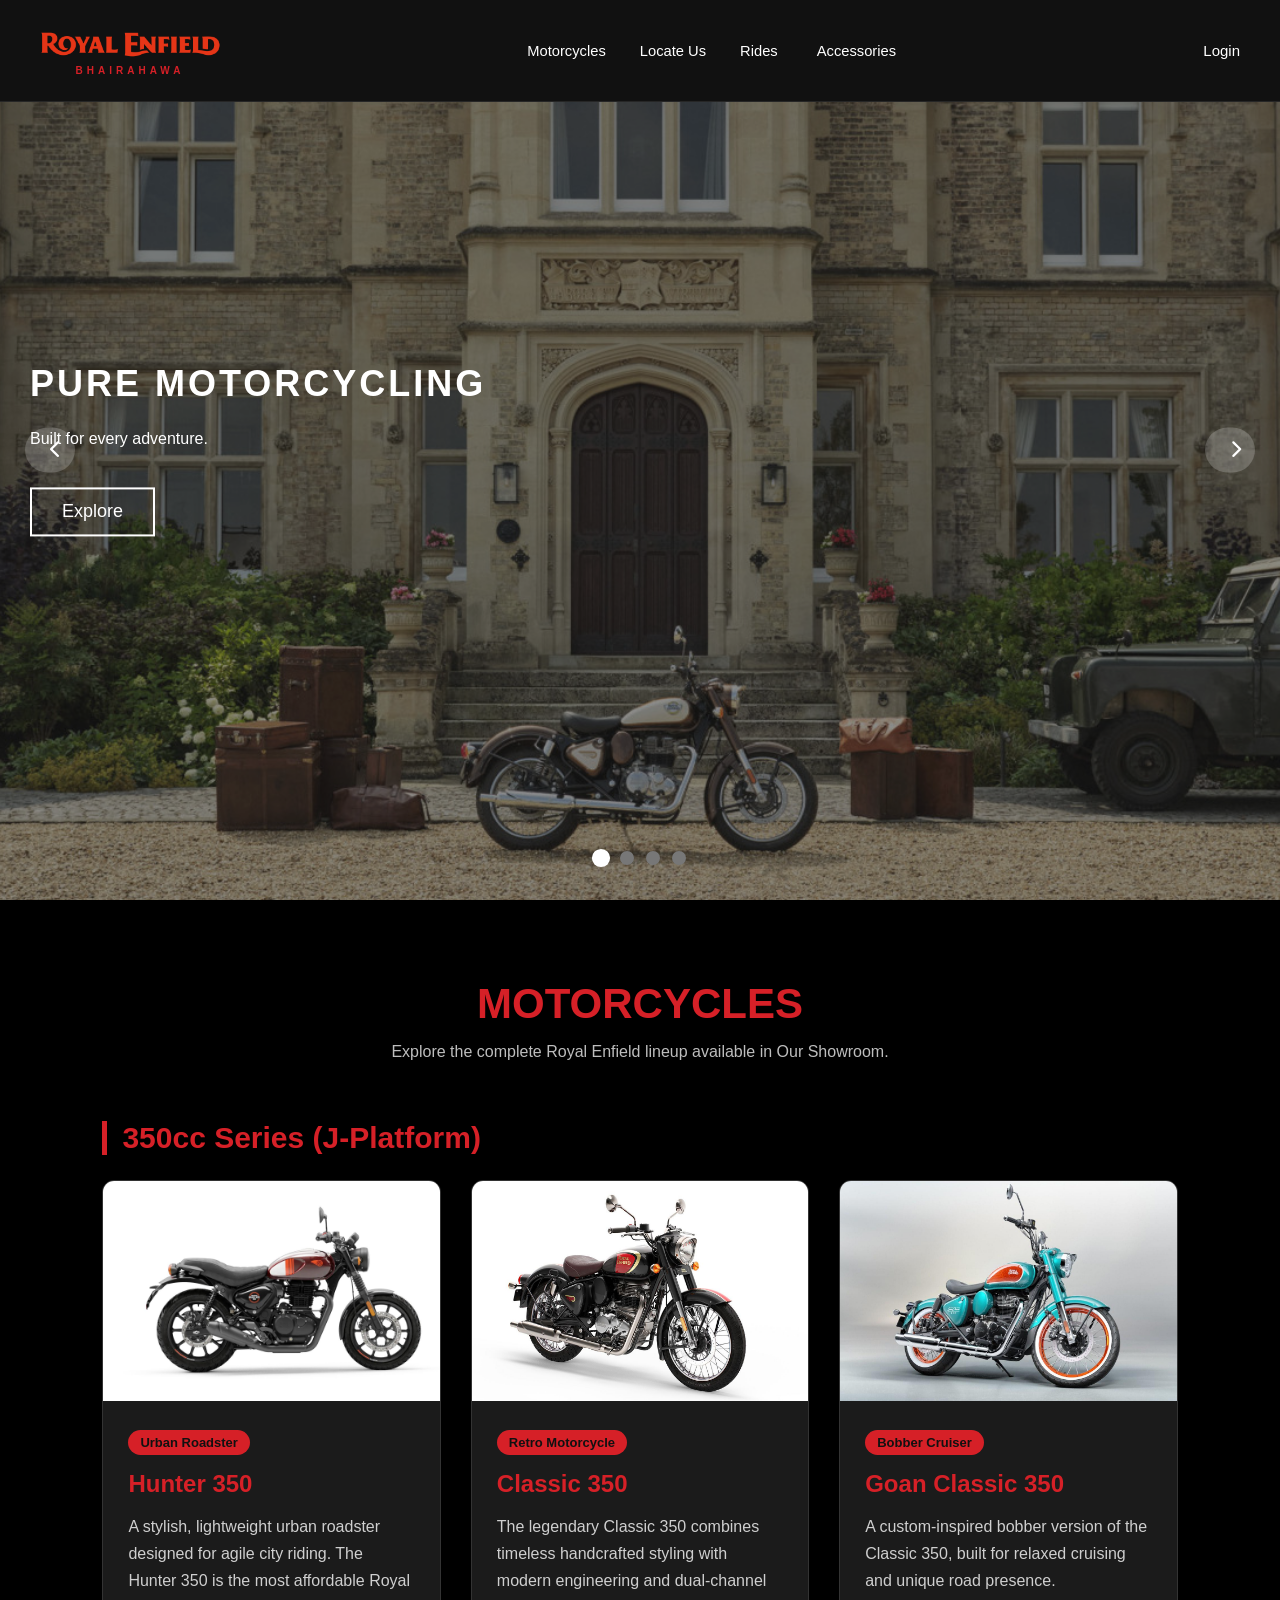
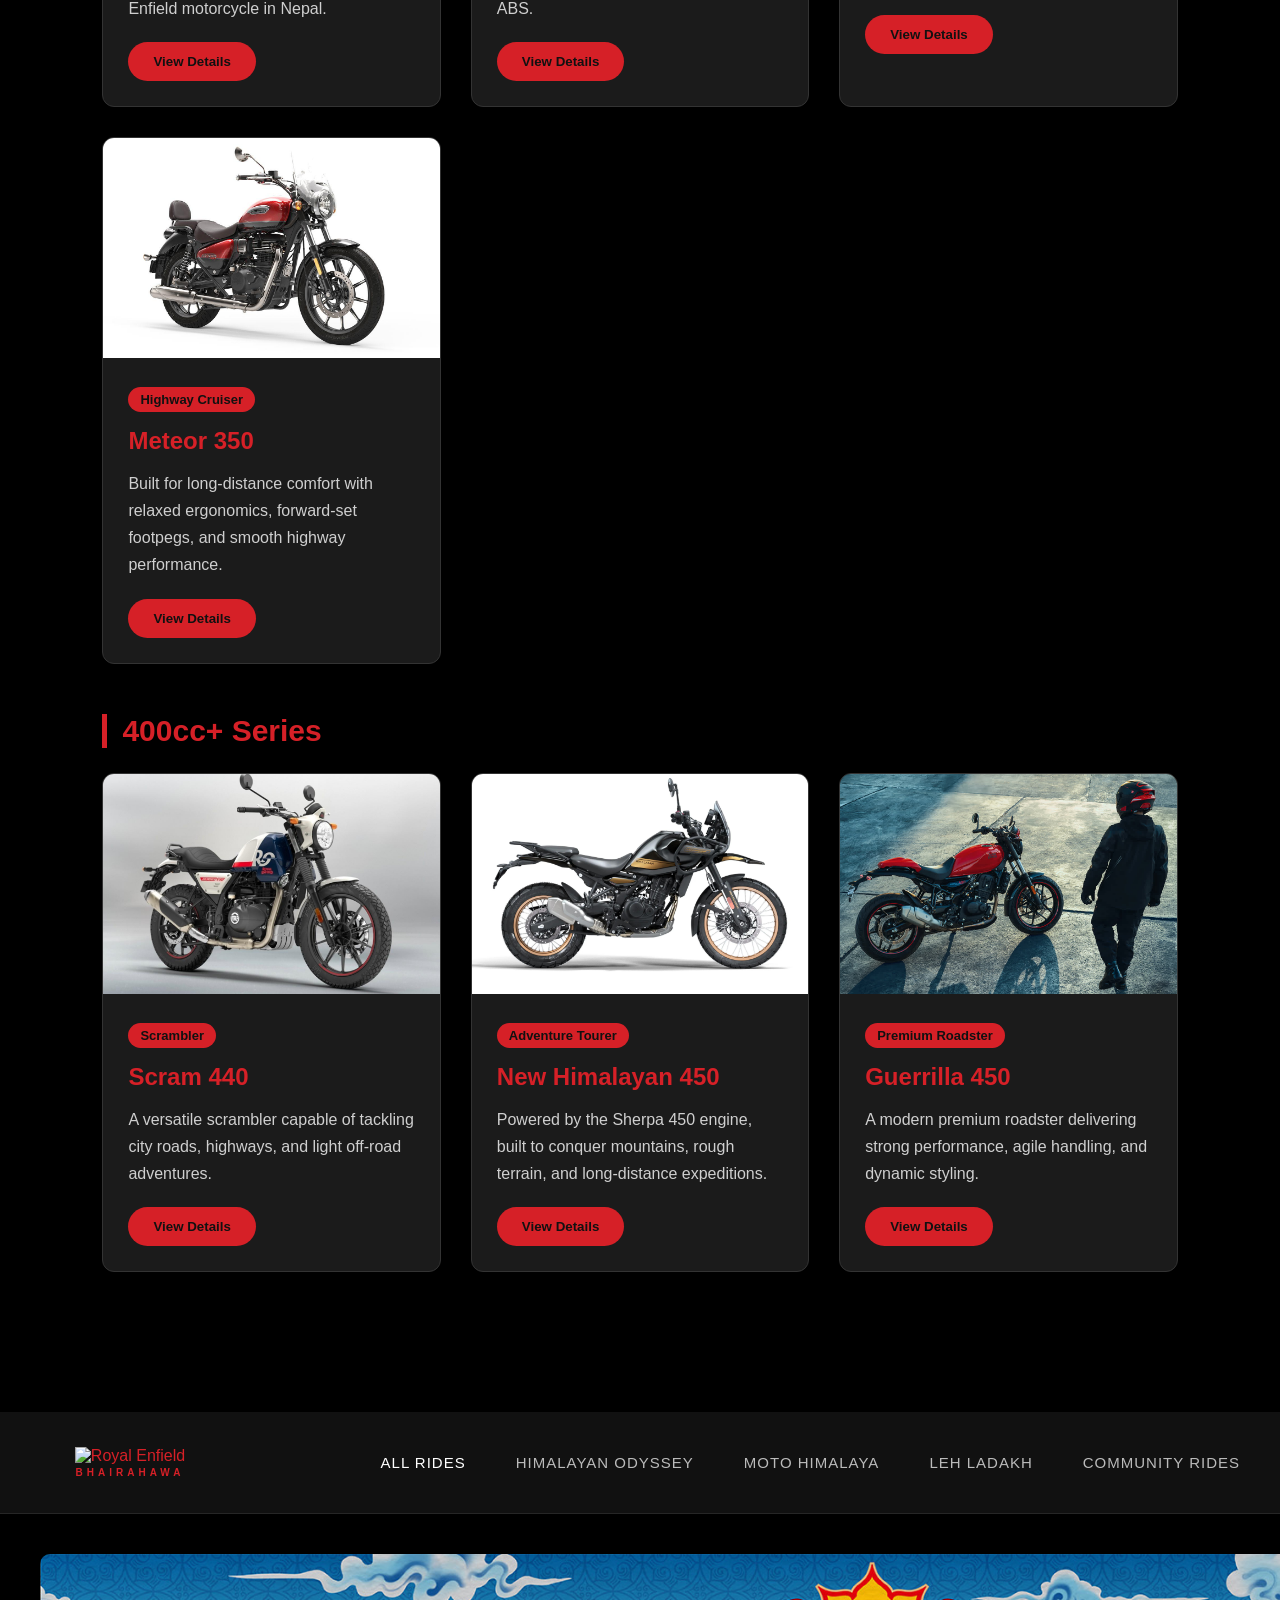
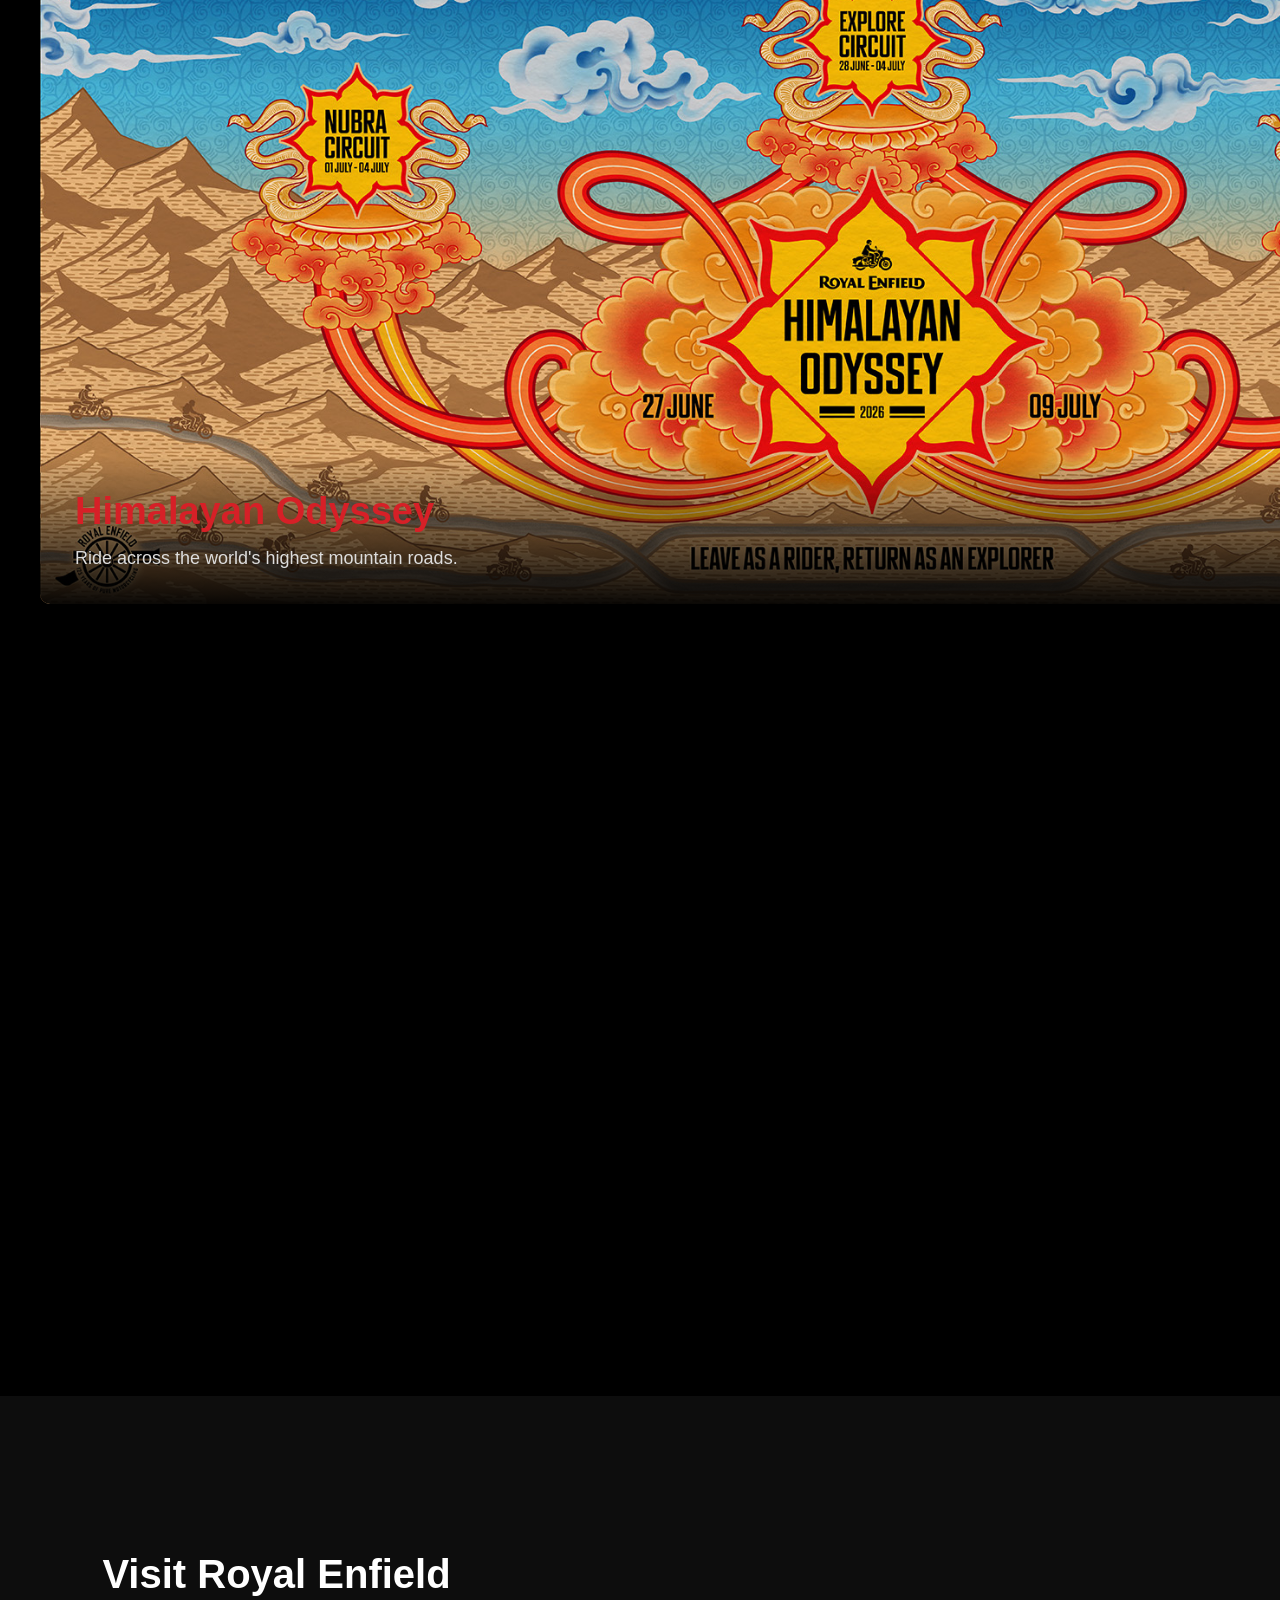
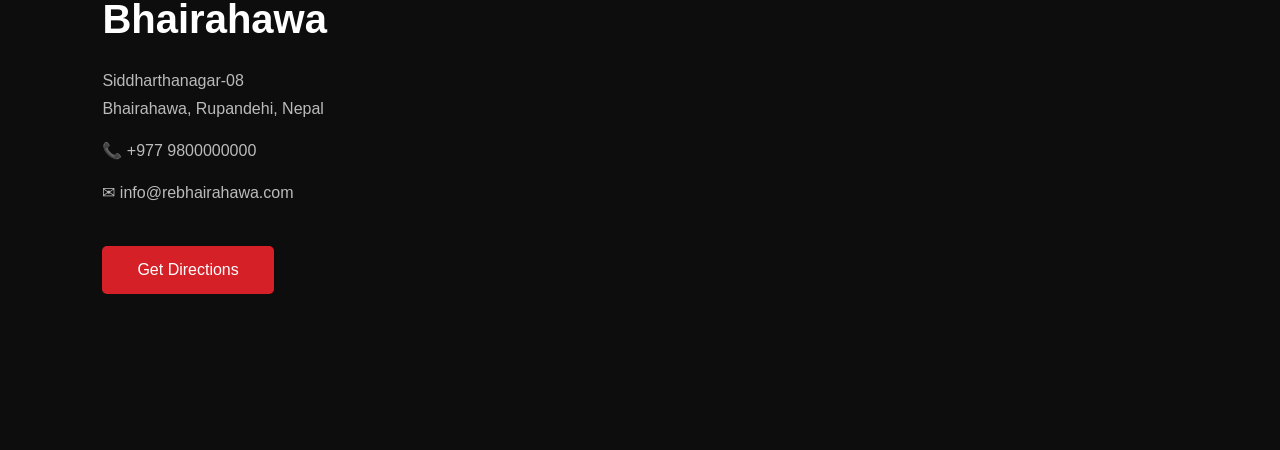
==== commit 8c55ca65: "images" ====
--- a/index.html
+++ b/index.html
@@ -4,6 +4,7 @@
 <meta charset="UTF-8">
 <meta name="viewport" content="width=device-width, initial-scale=1.0">
 <title>Navbar</title>
+<link rel="stylesheet" href="responsive.css">
 <link rel="stylesheet" href="https://cdnjs.cloudflare.com/ajax/libs/font-awesome/6.7.2/css/all.min.css">
 <link href="https://fonts.googleapis.com/css2?family=Poppins:wght@400;500;600;700&display=swap" rel="stylesheet">
 <link rel="stylesheet" href="style.css">
@@ -14,65 +15,25 @@
 
 
   <nav class="navbar">
-  <div class="logo">
-    <img src="http://127.0.0.1:5501/content/dam/royal-enfield/india/logos/logo.svg" alt="Royal Enfield">
-    <span class="logo-sub">BHAIRAHAWA</span>
-  </div>
+    <div class="logo">
+    <div class="logo-image">
+    <img src="images/logo.png" alt="Royal Enfield">
+    </div>
+    <span>BHAIRAHAWA</span>
+</div>
 
   <ul class="nav-links">
     <li><a href="models.html">Motorcycles</a></li>
     <li><a href="#">Locate Us</a></li>
     <li class="has-dropdown">
-      <a href="rides.html">Rides <span class="caret"></span></a>
-      <div class="dropdown">
-        <a href="#">Upcoming Rides</a>
-        <a href="#">Ride Stories</a>
-        <a href="#">Rider Community</a>
-      </div>
+      <a href="rides/rides.html">Rides <span class="caret"></span></a>
     </li>
     <li><a href="accessories.html">Accessories</a></li>
-    <li><a href="#">Apparel</a></li>
-    <li><a href="#">Promotions</a></li>
-    <li><a href="#">Support</a></li>
   </ul>
   <div class="nav-right">
       <a href="login.html">Login</a>
   </div>
     <!-- Search Icon -->
-<button class="icon-btn" aria-label="Search">
-    <svg xmlns="http://www.w3.org/2000/svg"
-         width="22"
-         height="22"
-         viewBox="0 0 24 24"
-         fill="none"
-         stroke="currentColor"
-         stroke-width="2"
-         stroke-linecap="round"
-         stroke-linejoin="round">
-
-        <circle cx="11" cy="11" r="7"></circle>
-        <line x1="16.65" y1="16.65" x2="21" y2="21"></line>
-
-    </svg>
-</button>
-<!-- Full Search Overlay -->
-<div class="search-overlay" id="searchOverlay">
-
-    <button id="closeSearch">&times;</button>
-
-    <div class="search-box">
-
-        <input
-            type="text"
-            id="searchInput"
-            placeholder="Search motorcycles, rides, apparel..."
-        >
-
-        <div id="suggestions"></div>
-
-    </div>
-
-</div>
     <button class="burger" aria-label="Menu">
       <span></span><span></span><span></span>
     </button>
@@ -81,7 +42,7 @@
  <section class="slider" class="slider hidden">
 
         <div class="slide active">
-            <img src="himalayan.jpg" alt="">
+            <img src="Bikes/classic350a.jpg" alt="">
             <div class="overlay"></div>
 
             <div class="content">
@@ -96,7 +57,7 @@
 
 
         <div class="slide">
-            <img src="CLASSIC 350.jpg" alt="">
+            <img src="Bikes/himalayan450b.png" alt="">
             <div class="overlay"></div>
 
             <div class="content">
@@ -126,11 +87,11 @@
 
 
         <div class="slide">
-            <img src="images/slide4.jpg" alt="">
+            <img src="Bikes/meteor350c.jpg">
             <div class="overlay"></div>
 
             <div class="content">
-                <h1>SHOTGUN 650</h1>
+                <h1>METEOR 350</h1>
                 <p>Custom Inspired Motorcycle.</p>
 
                 <a href="#" class="btn">
--- a/style.css
+++ b/style.css
@@ -1,22 +1,1036 @@
 *{margin:0;padding:0;box-sizing:border-box;font-family:'Poppins',sans-serif;}
   body{background:#0d0d0d;}
 
-  .navbar{
+.navbar {
+    background: #111;
+
+    display: flex;
+    align-items: center;
+    justify-content: space-between;
+
+    padding: 18px 40px;
+
+    border-bottom: 1px solid #262626;
+
+    position: fixed;
+    top: 0;
+    left: 0;
+
+    width: 100%;
+
+    z-index: 1000;
+
+    transition:
+        transform .4s ease,
+        background .3s ease;
+}
+
+.navbar.hide {
+    transform: translateY(-100%);
+}
+/* ===============================
+   NAVBAR BRAND / LOGO
+================================ */
+
+/* ==========================================
+   ROYAL ENFIELD NAVBAR LOGO
+========================================== */
+
+.logo {
+    display: flex;
+    flex-direction: column;
+    align-items: center;
+    justify-content: center;
+
+    width: 180px;
+    height: 65px;
+
+    flex-shrink: 0;
+}
+
+/* Logo image container */
+.logo-image {
+    width: 180px;
+    height: 38px;
+
+    overflow: hidden;
+
+    display: flex;
+    justify-content: center;
+    align-items: center;
+}
+
+/* Actual uploaded logo */
+.logo-image img {
+    width: 235px;
+    max-width: none;
+    height: auto;
+
+    display: block;
+}
+
+/* Bhairahawa text */
+.logo span {
+    display: block;
+
+    margin-top: 3px;
+
+    color: #d62027;
+
+    font-size: 10px;
+    font-weight: 600;
+
+    letter-spacing: 4px;
+
+    line-height: 1;
+
+    text-align: center;
+}
+  
+  .nav-links{
+    display:flex;
+    align-items:center;
+    gap:34px;
+    list-style:none;
+    
+  }
+  
+
+  .nav-links > li{
+    position:relative;
+  }
+
+  .nav-links a{
+    color:#fff;
+    text-decoration:none;
+    font-size:0.92rem;
+    font-weight:500;
+    display:flex;
+    align-items:center;
+    gap:5px;
+    padding:8px 0;
+    transition:color 0.2s;
+  }
+
+.has-dropdown:hover .dropdown{
+    opacity:1;
+    visibility:visible;
+    transform:translateY(0);
+}
+
+.has-dropdown:hover .caret{
+    transform:rotate(225deg);
+}
+
+  .dropdown{
+    position:absolute;
+    top:100%;
+    left:0;
+    background:#111;
+    border:1px solid #262626;
+    border-radius:8px;
+    min-width:180px;
+    padding:8px 0;
+    opacity:0;
+    visibility:hidden;
+    transform:translateY(6px);
+    transition:opacity 0.2s, transform 0.2s, visibility 0.2s;
+    z-index:50;
+  }
+
+ 
+.has-dropdown:hover > a,
+.nav-links li:hover > a {
+    color: #d62027;
+}
+  .dropdown a{
+    display:block;
+    padding:10px 18px;
+    font-size:0.88rem;
+    font-weight:400;
+    color:#bdbdbd;
+  }
+
+  
+.nav-right a{
+    color: #fff;
+    text-decoration: none;
+    font-size: 15px;
+    font-weight: 500;
+    transition: color .3s;
+}
+
+.nav-right a:visited{
+    color: #fff;
+}
+
+.nav-right a:hover{
+    color: #d62027;
+}
+
+.nav-right a:active{
+    color: #d62027;
+}
+
+  
+
+ /* Search Overlay */
+
+.search-overlay{
+
+    position:absolute;
+
+    top:0;
+
+    left:0;
+
+    width:100%;
+
+    height:100%;
+
+    background:#111;
+
+    display:flex;
+
+    align-items:center;
+
+    padding:0 40px;
+
+    transform:translateY(-100%);
+
+    opacity:0;
+
+    transition:.35s ease;
+
+    z-index:999;
+
+}
+
+.search-overlay.active{
+
+    transform:translateY(0);
+
+    opacity:1;
+
+}
+
+.search-overlay input{
+
+    flex:1;
+
+    background:none;
+
+    border:none;
+
+    outline:none;
+
+    color:white;
+
+    font-size:22px;
+
+}
+
+.search-overlay input::placeholder{
+
+    color:#888;
+
+}
+
+
+
+  .burger{
+    display:none;
+    flex-direction:column;
+    gap:5px;
+    background:none;
+    border:none;
+    cursor:pointer;
+  }
+  .burger span{
+    width:24px;
+    height:2px;
+    background:#fff;
+  }
+
+  /* ==========================
+   RESET
+========================== */
+
+*{
+    margin:0;
+    padding:0;
+    box-sizing:border-box;
+    font-family:Arial, Helvetica, sans-serif;
+}
+
+body{
+    background:#000;
+    overflow-x:hidden;
+    color: #d62027;
+}
+
+
+/* ==========================
+   SLIDER
+========================== */
+
+.slider{
+    width:100%;
+    height:100vh;
+    position:relative;
+    overflow:hidden;
+}
+
+/* ==========================
+   EACH SLIDE
+========================== */
+
+.slide{
+    position:absolute;
+    width:100%;
+    height:100%;
+    top:0;
+    left:0;
+
+    opacity:0;
+    visibility:hidden;
+
+    transition:opacity 1s ease;
+}
+
+.slide.active{
+    opacity:1;
+    visibility:visible;
+    z-index:1;
+}
+
+/* ==========================
+   IMAGE
+========================== */
+
+.slide img{
+    width:100%;
+    height:100%;
+    object-fit:cover;
+
+    transform:scale(1);
+    transition:transform 6s linear;
+}
+
+.slide.active img{
+    transform:scale(1.08);
+}
+
+/* ==========================
+   DARK OVERLAY
+========================== */
+
+.overlay{
+    position:absolute;
+    top:0;
+    left:0;
+    width:100%;
+    height:100%;
+    background:rgba(0,0,0,.45);
+}
+
+/* ==========================
+   CONTENT
+========================== */
+
+.content{
+    position:absolute;
+
+    left:8%;
+    top:50%;
+
+    transform:translateY(-50%);
+    color:#fff;
+
+    z-index:2;
+
+    max-width:650px;
+}
+
+.content h1{
+
+    font-size:70px;
+
+    font-weight:700;
+
+    margin-bottom:20px;
+
+    letter-spacing:3px;
+
+    text-transform:uppercase;
+
+    opacity:0;
+
+    transform:translateY(50px);
+
+    transition:.8s;
+}
+
+.slide.active h1{
+
+    opacity:1;
+
+    transform:translateY(0);
+
+}
+
+.content p{
+
+    font-size:22px;
+
+    margin-bottom:35px;
+
+    line-height:1.7;
+
+    opacity:0;
+
+    transform:translateY(50px);
+
+    transition:1s;
+
+}
+
+.slide.active p{
+
+    opacity:1;
+
+    transform:translateY(0);
+
+}
+
+.btn{
+
+    display:inline-block;
+
+    text-decoration:none;
+
+    color:#fff;
+
+    border:2px solid #fff;
+
+    padding:15px 45px;
+
+    font-size:18px;
+
+    transition:.4s;
+
+    opacity:0;
+
+    transform:translateY(50px);
+
+}
+
+.slide.active .btn{
+
+    opacity:1;
+
+    transform:translateY(0);
+
+}
+
+.btn:hover{
+
+    background:#fff;
+
+    color:#000;
+
+}
+
+/* ==========================
+   ARROWS
+========================== */
+
+.prev,
+.next{
+
+    position:absolute;
+
+    top:50%;
+
+    transform:translateY(-50%);
+
+    width:60px;
+
+    height:60px;
+
+    border:none;
+
+    background:rgba(255,255,255,.2);
+
+    color:#fff;
+
+    font-size:24px;
+
+    cursor:pointer;
+
+    z-index:10;
+
+    transition:.4s;
+
+}
+
+.prev{
+
+    left:25px;
+
+}
+
+.next{
+
+    right:25px;
+
+}
+
+.prev:hover,
+.next:hover{
+
+    background: white
+
+
+}
+
+/* ==========================
+   DOTS
+========================== */
+
+.dots{
+
+    position:absolute;
+
+    bottom:35px;
+
+    left:50%;
+
+    transform:translateX(-50%);
+
+    display:flex;
+
+    gap:12px;
+
+    z-index:10;
+
+}
+
+.dot{
+
+    width:14px;
+
+    height:14px;
+
+    border-radius:50%;
+
+    background:#777;
+
+    cursor:pointer;
+
+    transition:.3s;
+
+}
+
+.dot.active{
+
+    background:#fff;
+
+    transform:scale(1.3);
+
+}
+
+/* ==========================
+   RESPONSIVE
+========================== */
+
+
+@media(max-width:768px){
+   
+
+.nav-links{
+    display:none;
+}
+
+.burger{
+    display:flex;
+}
+
+.navbar{
+    padding:15px 20px;
+}
+
+.logo img{
+    width:140px;
+}
+.ride-navbar{
+
+overflow-x:auto;
+
+}
+
+.ride-navbar ul{
+
+width:max-content;
+
+gap:20px;
+
+padding-right:20px;
+
+}
+.ride-card{
+
+min-width:90vw;
+
+height:420px;
+
+}
+.content h1{
+
+font-size:28px;
+
+}
+
+.content p{
+
+font-size:14px;
+
+}
+.search-overlay{
+
+padding:0 15px;
+
+}
+
+.search-overlay input{
+
+font-size:16px;
+
+}
+.logo img{
+
+width:120px;
+
+}
+.rides-section{
+min-height:100vh;
+}
+.burger{
+    display:flex;
+}
+}
+
+.content{
+
+left:30px;
+right:30px;
+
+}
+
+.content h1{
+
+font-size:36px;
+
+}
+
+.content p{
+
+font-size:16px;
+
+}
+
+.prev,
+.next{
+
+width:45px;
+height:45px;
+font-size:18px;
+
+}
+
+.btn{
+
+padding:12px 30px;
+
+
+}
+/* ================= RIDES ================= */
+
+.rides-section{
+    background:#000;
+    padding-top:60px;
+    position:relative;
+    padding-bottom:80px;
+}
+.ride-navbar{
     background:#111;
     display:flex;
     align-items:center;
     justify-content:space-between;
     padding:18px 40px;
     border-bottom:1px solid #262626;
+     position:sticky;
+
+    top:0;
+
+    z-index:20;
+
+    background:#111;
+
+  }
+
+
+.ride-navbar ul{
+    display:flex;
+    justify-content:center;
+    gap:50px;
+    list-style:none;
+}
+
+.ride-navbar li{
+    color:#bbb;
+    cursor:pointer;
+    font-size:15px;
+    letter-spacing:1px;
+    transition:.3s;
+}
+
+.ride-navbar li.active,
+.ride-navbar li:hover{
+    color:#fff;
+}
+
+.rides-container{
+    display:flex;
+    overflow-x:auto;
+    gap:30px;
+    padding:40px;
+    scroll-behavior:smooth;
+}
+
+.rides-container::-webkit-scrollbar{
+    display:none;
+}
+
+.ride-card{
+    min-width:550px;
+    height:650px;
+    position:relative;
+    overflow:hidden;
+    border-radius:10px;
+    flex-shrink:0;
+}
+
+.ride-card img{
+    width:100%;
+    height:100%;
+    object-fit:cover;
+    transition:.6s;
+}
+
+
+.ride-content{
+    position:absolute;
+    bottom:0;
+    width:100%;
+    padding:35px;
+    background:linear-gradient(transparent,rgba(0,0,0,.95));
+}
+
+.ride-content h2{
+    font-size:38px;
+    margin-bottom:15px;
+}
+
+.ride-content p{
+    color:#ddd;
+    font-size:18px;
+}
+
+.icon-btn{
+    background:none;
+    border:none;
+    color:#fff;
+    cursor:pointer;
+    display:flex;
+    align-items:center;
+    justify-content:center;
+    transition:.3s;
+}
+
+.icon-btn svg{
+    width:22px;
+    height:22px;
+}
+
+.icon-btn:hover{
+    color:#d62027; /* Royal Enfield red */
+}
+/* ======================================
+   PRELOADER
+====================================== */
+
+#preloader{
+
     position:fixed;
-    top:0;
-    left:0;
+    inset:0;
+
+    background:#000;
+
+    display:flex;
+    justify-content:center;
+    align-items:center;
+
+    z-index:999999;
+
+    transition:opacity .8s ease,
+               visibility .8s ease;
+
+}
+
+#preloader.hide{
+
+    opacity:0;
+    visibility:hidden x;
+
+
+}
+
+.loader-content{
+
+    text-align:center;
+
+}
+
+.loader-logo{
+
+    opacity:0;
+
+    animation:logoFade 1s forwards;
+
+}
+
+.loader-logo h1{
+
+    color:#d62027;
+
+    font-size:50px;
+
+    letter-spacing:4px;
+
+    font-weight:700;
+
+}
+
+.loader-logo span{
+
+    display:block;
+
+    color:#d62027;
+
+    font-size:32px;
+
+    margin-top:8px;
+
+    letter-spacing:3px;
+
+}
+
+/* Loading Bar */
+
+.loader-bar{
+
+    width:320px;
+
+    height:4px;
+
+    background:#222;
+
+    margin-top:40px;
+
+    overflow:hidden;
+
+    border-radius:20px;
+
+}
+
+.loader-progress{
+
+    width:0;
+
+    height:100%;
+
+    background:#d62027;
+
+    animation:loading 2.5s ease forwards;
+
+}
+
+/* Logo Animation */
+
+@keyframes logoFade{
+
+    from{
+
+        opacity:0;
+        transform:translateY(20px);
+
+    }
+
+    to{
+
+        opacity:1;
+        transform:translateY(0);
+
+    }
+
+}
+
+/* Progress Animation */
+
+@keyframes loading{
+
+    from{
+
+        width:0;
+
+    }
+
+    to{
+
+        width:100%;
+
+    }
+
+}
+
+/* Mobile */
+
+@media(max-width:768px){
+
+.loader-logo h1{
+
+    font-size:34px;
+
+}
+
+.loader-logo span{
+
+    font-size:22px;
+
+}
+
+.loader-bar{
+
+    width:240px;
+
+}
+
+}
+/*==============================
+ MOTORCYCLES
+==============================*/
+
+.models{
     width:100%;
-    z-index:1000;
-    transition:transform .4s ease, background .3s ease;
-  }
-  .navbar.hide{
-    transform:translateY(-100%);
+    padding:80px 8%;
+}
+
+.models h1{
+    text-align:center;
+    font-size:42px;
+    margin-bottom:15px;
+}
+
+.models p.title{
+    text-align:center;
+    color:#bdbdbd;
+    margin-bottom:60px;
+}
+
+.series-title{
+    font-size:30px;
+    color: #d62027;
+    margin:50px 0 25px;
+    border-left:5px solid #d62027;
+    padding-left:15px;
+}
+
+.card-container{
+    display:grid;
+    grid-template-columns:repeat(auto-fit,minmax(300px,1fr));
+    gap:30px;
+}
+
+.card{
+    background:#1b1b1b;
+    border-radius:12px;
+    overflow:hidden;
+    transition:.4s;
+    border:1px solid #333;
+}
+
+.card:hover{
+    transform:translateY(-8px);
+    box-shadow:0 15px 35px rgba(0,0,0,.5);
+}
+
+.card img{
+    width:100%;
+    height:220px;
+    object-fit:cover;
+}
+
+.card-content{
+    padding:25px;
+}
+
+.card-content h2{
+    font-size:24px;
+    margin-bottom:15px;
+}
+
+.category{
+    display:inline-block;
+    background:#d62027;
+    color:#111;
+    padding:5px 12px;
+    border-radius:30px;
+    font-size:13px;
+    font-weight:600;
+    margin-bottom:15px;
+}
+
+.card-content p{
+    color:#cfcfcf;
+    line-height:1.7;
+    margin-bottom:20px;
+}
+
+button{
+    background:#d62027;
+    color:#111;
+    border:none;
+    padding:12px 25px;
+    border-radius:30px;
+    cursor:pointer;
+    font-weight:600;
+    transition:.3s;
+}
+
+button:hover{
+    background:#fff;
+}
+
+@media(max-width:768px){
+
+.models h1{
+    font-size:34px;
+}
+
+.series-title{
+    font-size:24px;
+}
 }
 .logo{
     display:flex;
@@ -38,972 +1052,6 @@
     color:#d62027;
     letter-spacing:0.5px;
   }
-  
-  .nav-links{
-    display:flex;
-    align-items:center;
-    gap:34px;
-    list-style:none;
-    
-  }
-  
-
-  .nav-links > li{
-    position:relative;
-  }
-
-  .nav-links a{
-    color:#fff;
-    text-decoration:none;
-    font-size:0.92rem;
-    font-weight:500;
-    display:flex;
-    align-items:center;
-    gap:5px;
-    padding:8px 0;
-    transition:color 0.2s;
-  }
-
-.has-dropdown:hover .dropdown{
-    opacity:1;
-    visibility:visible;
-    transform:translateY(0);
-}
-
-.has-dropdown:hover .caret{
-    transform:rotate(225deg);
-}
-
-  .dropdown{
-    position:absolute;
-    top:100%;
-    left:0;
-    background:#111;
-    border:1px solid #262626;
-    border-radius:8px;
-    min-width:180px;
-    padding:8px 0;
-    opacity:0;
-    visibility:hidden;
-    transform:translateY(6px);
-    transition:opacity 0.2s, transform 0.2s, visibility 0.2s;
-    z-index:50;
-  }
-
- 
-.has-dropdown:hover > a,
-.nav-links li:hover > a {
-    color: #d62027;
-}
-  .dropdown a{
-    display:block;
-    padding:10px 18px;
-    font-size:0.88rem;
-    font-weight:400;
-    color:#bdbdbd;
-  }
-
-  
-.nav-right a{
-    color: #fff;
-    text-decoration: none;
-    font-size: 15px;
-    font-weight: 500;
-    transition: color .3s;
-}
-
-.nav-right a:visited{
-    color: #fff;
-}
-
-.nav-right a:hover{
-    color: #d62027;
-}
-
-.nav-right a:active{
-    color: #d62027;
-}
-
-  
-
- /* Search Overlay */
-
-.search-overlay{
-
-    position:absolute;
-
-    top:0;
-
-    left:0;
-
-    width:100%;
-
-    height:100%;
-
-    background:#111;
-
-    display:flex;
-
-    align-items:center;
-
-    padding:0 40px;
-
-    transform:translateY(-100%);
-
-    opacity:0;
-
-    transition:.35s ease;
-
-    z-index:999;
-
-}
-
-.search-overlay.active{
-
-    transform:translateY(0);
-
-    opacity:1;
-
-}
-
-.search-overlay input{
-
-    flex:1;
-
-    background:none;
-
-    border:none;
-
-    outline:none;
-
-    color:white;
-
-    font-size:22px;
-
-}
-
-.search-overlay input::placeholder{
-
-    color:#888;
-
-}
-
-
-
-  .burger{
-    display:none;
-    flex-direction:column;
-    gap:5px;
-    background:none;
-    border:none;
-    cursor:pointer;
-  }
-  .burger span{
-    width:24px;
-    height:2px;
-    background:#fff;
-  }
-
-  /* ==========================
-   RESET
-========================== */
-
-*{
-    margin:0;
-    padding:0;
-    box-sizing:border-box;
-    font-family:Arial, Helvetica, sans-serif;
-}
-
-body{
-    background:#000;
-    overflow-x:hidden;
-    color: #d62027;
-}
-
-
-/* ==========================
-   SLIDER
-========================== */
-
-.slider{
-    width:100%;
-    height:100vh;
-    position:relative;
-    overflow:hidden;
-}
-
-/* ==========================
-   EACH SLIDE
-========================== */
-
-.slide{
-    position:absolute;
-    width:100%;
-    height:100%;
-    top:0;
-    left:0;
-
-    opacity:0;
-    visibility:hidden;
-
-    transition:opacity 1s ease;
-}
-
-.slide.active{
-    opacity:1;
-    visibility:visible;
-    z-index:1;
-}
-
-/* ==========================
-   IMAGE
-========================== */
-
-.slide img{
-    width:100%;
-    height:100%;
-    object-fit:cover;
-
-    transform:scale(1);
-    transition:transform 6s linear;
-}
-
-.slide.active img{
-    transform:scale(1.08);
-}
-
-/* ==========================
-   DARK OVERLAY
-========================== */
-
-.overlay{
-    position:absolute;
-    top:0;
-    left:0;
-    width:100%;
-    height:100%;
-    background:rgba(0,0,0,.45);
-}
-
-/* ==========================
-   CONTENT
-========================== */
-
-.content{
-    position:absolute;
-
-    left:8%;
-    top:50%;
-
-    transform:translateY(-50%);
-    color:#fff;
-
-    z-index:2;
-
-    max-width:650px;
-}
-
-.content h1{
-
-    font-size:70px;
-
-    font-weight:700;
-
-    margin-bottom:20px;
-
-    letter-spacing:3px;
-
-    text-transform:uppercase;
-
-    opacity:0;
-
-    transform:translateY(50px);
-
-    transition:.8s;
-}
-
-.slide.active h1{
-
-    opacity:1;
-
-    transform:translateY(0);
-
-}
-
-.content p{
-
-    font-size:22px;
-
-    margin-bottom:35px;
-
-    line-height:1.7;
-
-    opacity:0;
-
-    transform:translateY(50px);
-
-    transition:1s;
-
-}
-
-.slide.active p{
-
-    opacity:1;
-
-    transform:translateY(0);
-
-}
-
-.btn{
-
-    display:inline-block;
-
-    text-decoration:none;
-
-    color:#fff;
-
-    border:2px solid #fff;
-
-    padding:15px 45px;
-
-    font-size:18px;
-
-    transition:.4s;
-
-    opacity:0;
-
-    transform:translateY(50px);
-
-}
-
-.slide.active .btn{
-
-    opacity:1;
-
-    transform:translateY(0);
-
-}
-
-.btn:hover{
-
-    background:#fff;
-
-    color:#000;
-
-}
-
-/* ==========================
-   ARROWS
-========================== */
-
-.prev,
-.next{
-
-    position:absolute;
-
-    top:50%;
-
-    transform:translateY(-50%);
-
-    width:60px;
-
-    height:60px;
-
-    border:none;
-
-    background:rgba(255,255,255,.2);
-
-    color:#fff;
-
-    font-size:24px;
-
-    cursor:pointer;
-
-    z-index:10;
-
-    transition:.4s;
-
-}
-
-.prev{
-
-    left:25px;
-
-}
-
-.next{
-
-    right:25px;
-
-}
-
-.prev:hover,
-.next:hover{
-
-    background: white
-
-
-}
-
-/* ==========================
-   DOTS
-========================== */
-
-.dots{
-
-    position:absolute;
-
-    bottom:35px;
-
-    left:50%;
-
-    transform:translateX(-50%);
-
-    display:flex;
-
-    gap:12px;
-
-    z-index:10;
-
-}
-
-.dot{
-
-    width:14px;
-
-    height:14px;
-
-    border-radius:50%;
-
-    background:#777;
-
-    cursor:pointer;
-
-    transition:.3s;
-
-}
-
-.dot.active{
-
-    background:#fff;
-
-    transform:scale(1.3);
-
-}
-
-/* ==========================
-   RESPONSIVE
-========================== */
-
-
-@media(max-width:768px){
-   
-
-.nav-links{
-    display:none;
-}
-
-.burger{
-    display:flex;
-}
-
-.navbar{
-    padding:15px 20px;
-}
-
-.logo img{
-    width:140px;
-}
-.ride-navbar{
-
-overflow-x:auto;
-
-}
-
-.ride-navbar ul{
-
-width:max-content;
-
-gap:20px;
-
-padding-right:20px;
-
-}
-.ride-card{
-
-min-width:90vw;
-
-height:420px;
-
-}
-.content h1{
-
-font-size:28px;
-
-}
-
-.content p{
-
-font-size:14px;
-
-}
-.search-overlay{
-
-padding:0 15px;
-
-}
-
-.search-overlay input{
-
-font-size:16px;
-
-}
-.logo img{
-
-width:120px;
-
-}
-.rides-section{
-min-height:100vh;
-}
-.burger{
-    display:flex;
-}
-}
-
-.content{
-
-left:30px;
-right:30px;
-
-}
-
-.content h1{
-
-font-size:36px;
-
-}
-
-.content p{
-
-font-size:16px;
-
-}
-
-.prev,
-.next{
-
-width:45px;
-height:45px;
-font-size:18px;
-
-}
-
-.btn{
-
-padding:12px 30px;
-
-
-}
-/* ================= RIDES ================= */
-
-.rides-section{
-    background:#000;
-    padding-top:60px;
-    position:relative;
-    padding-bottom:80px;
-}
-.ride-navbar{
-    background:#111;
-    display:flex;
-    align-items:center;
-    justify-content:space-between;
-    padding:18px 40px;
-    border-bottom:1px solid #262626;
-     position:sticky;
-
-    top:0;
-
-    z-index:20;
-
-    background:#111;
-
-  }
-
-
-.ride-navbar ul{
-    display:flex;
-    justify-content:center;
-    gap:50px;
-    list-style:none;
-}
-
-.ride-navbar li{
-    color:#bbb;
-    cursor:pointer;
-    font-size:15px;
-    letter-spacing:1px;
-    transition:.3s;
-}
-
-.ride-navbar li.active,
-.ride-navbar li:hover{
-    color:#fff;
-}
-
-.rides-container{
-    display:flex;
-    overflow-x:auto;
-    gap:30px;
-    padding:40px;
-    scroll-behavior:smooth;
-}
-
-.rides-container::-webkit-scrollbar{
-    display:none;
-}
-
-.ride-card{
-    min-width:550px;
-    height:650px;
-    position:relative;
-    overflow:hidden;
-    border-radius:10px;
-    flex-shrink:0;
-}
-
-.ride-card img{
-    width:100%;
-    height:100%;
-    object-fit:cover;
-    transition:.6s;
-}
-
-
-.ride-content{
-    position:absolute;
-    bottom:0;
-    width:100%;
-    padding:35px;
-    background:linear-gradient(transparent,rgba(0,0,0,.95));
-}
-
-.ride-content h2{
-    font-size:38px;
-    margin-bottom:15px;
-}
-
-.ride-content p{
-    color:#ddd;
-    font-size:18px;
-}
-
-.icon-btn{
-    background:none;
-    border:none;
-    color:#fff;
-    cursor:pointer;
-    display:flex;
-    align-items:center;
-    justify-content:center;
-    transition:.3s;
-}
-
-.icon-btn svg{
-    width:22px;
-    height:22px;
-}
-
-.icon-btn:hover{
-    color:#d62027; /* Royal Enfield red */
-}
-/* ======================================
-   PRELOADER
-====================================== */
-
-#preloader{
-
-    position:fixed;
-    inset:0;
-
-    background:#000;
-
-    display:flex;
-    justify-content:center;
-    align-items:center;
-
-    z-index:999999;
-
-    transition:opacity .8s ease,
-               visibility .8s ease;
-
-}
-
-#preloader.hide{
-
-    opacity:0;
-    visibility:hidden x;
-
-
-}
-
-.loader-content{
-
-    text-align:center;
-
-}
-
-.loader-logo{
-
-    opacity:0;
-
-    animation:logoFade 1s forwards;
-
-}
-
-.loader-logo h1{
-
-    color:#d62027;
-
-    font-size:50px;
-
-    letter-spacing:4px;
-
-    font-weight:700;
-
-}
-
-.loader-logo span{
-
-    display:block;
-
-    color:#d62027;
-
-    font-size:32px;
-
-    margin-top:8px;
-
-    letter-spacing:3px;
-
-}
-
-/* Loading Bar */
-
-.loader-bar{
-
-    width:320px;
-
-    height:4px;
-
-    background:#222;
-
-    margin-top:40px;
-
-    overflow:hidden;
-
-    border-radius:20px;
-
-}
-
-.loader-progress{
-
-    width:0;
-
-    height:100%;
-
-    background:#d62027;
-
-    animation:loading 2.5s ease forwards;
-
-}
-
-/* Logo Animation */
-
-@keyframes logoFade{
-
-    from{
-
-        opacity:0;
-        transform:translateY(20px);
-
-    }
-
-    to{
-
-        opacity:1;
-        transform:translateY(0);
-
-    }
-
-}
-
-/* Progress Animation */
-
-@keyframes loading{
-
-    from{
-
-        width:0;
-
-    }
-
-    to{
-
-        width:100%;
-
-    }
-
-}
-
-/* Mobile */
-
-@media(max-width:768px){
-
-.loader-logo h1{
-
-    font-size:34px;
-
-}
-
-.loader-logo span{
-
-    font-size:22px;
-
-}
-
-.loader-bar{
-
-    width:240px;
-
-}
-
-}
-/*==============================
- MOTORCYCLES
-==============================*/
-
-.models{
-    width:100%;
-    padding:80px 8%;
-}
-
-.models h1{
-    text-align:center;
-    font-size:42px;
-    margin-bottom:15px;
-}
-
-.models p.title{
-    text-align:center;
-    color:#bdbdbd;
-    margin-bottom:60px;
-}
-
-.series-title{
-    font-size:30px;
-    color: #d62027;
-    margin:50px 0 25px;
-    border-left:5px solid #d62027;
-    padding-left:15px;
-}
-
-.card-container{
-    display:grid;
-    grid-template-columns:repeat(auto-fit,minmax(300px,1fr));
-    gap:30px;
-}
-
-.card{
-    background:#1b1b1b;
-    border-radius:12px;
-    overflow:hidden;
-    transition:.4s;
-    border:1px solid #333;
-}
-
-.card:hover{
-    transform:translateY(-8px);
-    box-shadow:0 15px 35px rgba(0,0,0,.5);
-}
-
-.card img{
-    width:100%;
-    height:220px;
-    object-fit:cover;
-}
-
-.card-content{
-    padding:25px;
-}
-
-.card-content h2{
-    font-size:24px;
-    margin-bottom:15px;
-}
-
-.category{
-    display:inline-block;
-    background:#d62027;
-    color:#111;
-    padding:5px 12px;
-    border-radius:30px;
-    font-size:13px;
-    font-weight:600;
-    margin-bottom:15px;
-}
-
-.card-content p{
-    color:#cfcfcf;
-    line-height:1.7;
-    margin-bottom:20px;
-}
-
-button{
-    background:#d62027;
-    color:#111;
-    border:none;
-    padding:12px 25px;
-    border-radius:30px;
-    cursor:pointer;
-    font-weight:600;
-    transition:.3s;
-}
-
-button:hover{
-    background:#fff;
-}
-
-@media(max-width:768px){
-
-.models h1{
-    font-size:34px;
-}
-
-.series-title{
-    font-size:24px;
-}
-}
-.logo{
-    display:flex;
-    flex-direction:column;
-    line-height:1.15;
-    white-space:nowrap;
-  }
- 
-  .logo-main{
-    font-size:1.5rem;
-    font-weight:700;
-    color:#d62027;
-    letter-spacing:0.5px;
-  }
- 
-  .logo-sub{
-    font-size:1.5rem;
-    font-weight:700;
-    color:#d62027;
-    letter-spacing:0.5px;
-  }
 
 
 /*==============================
